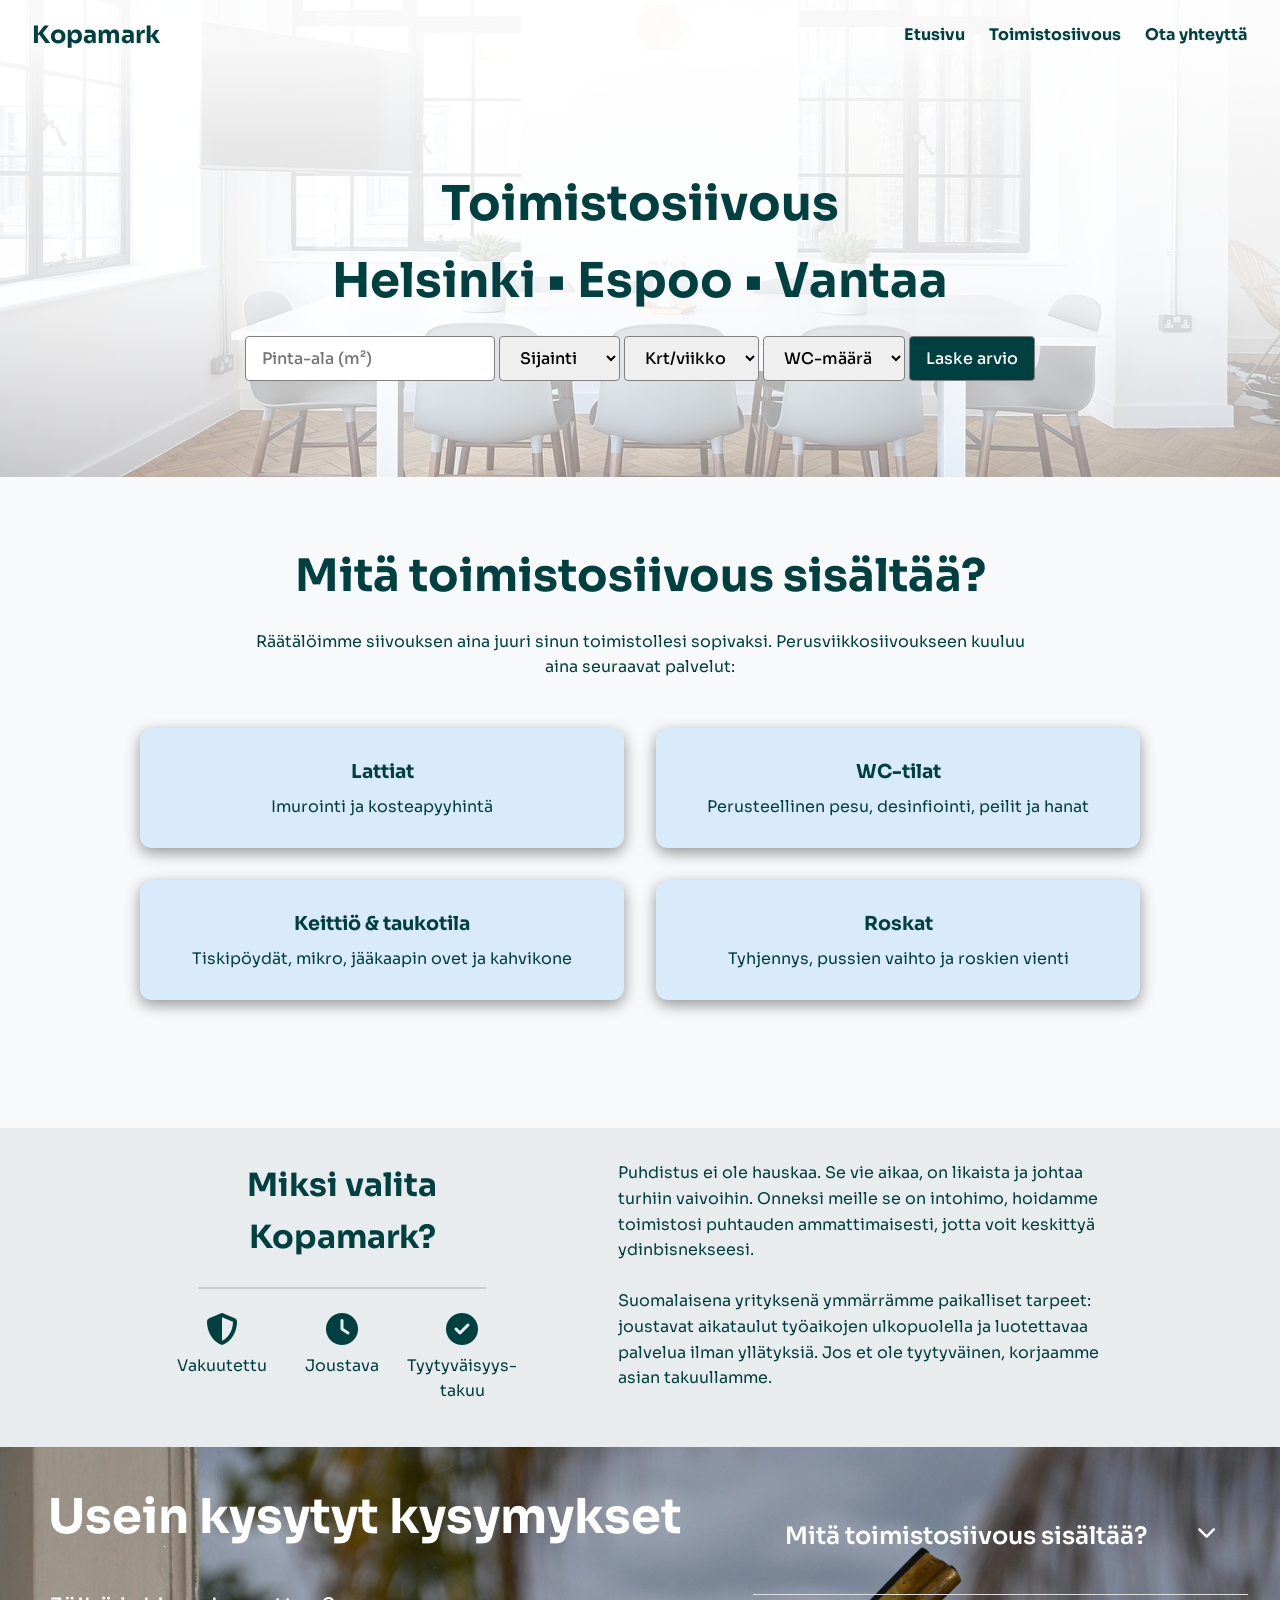
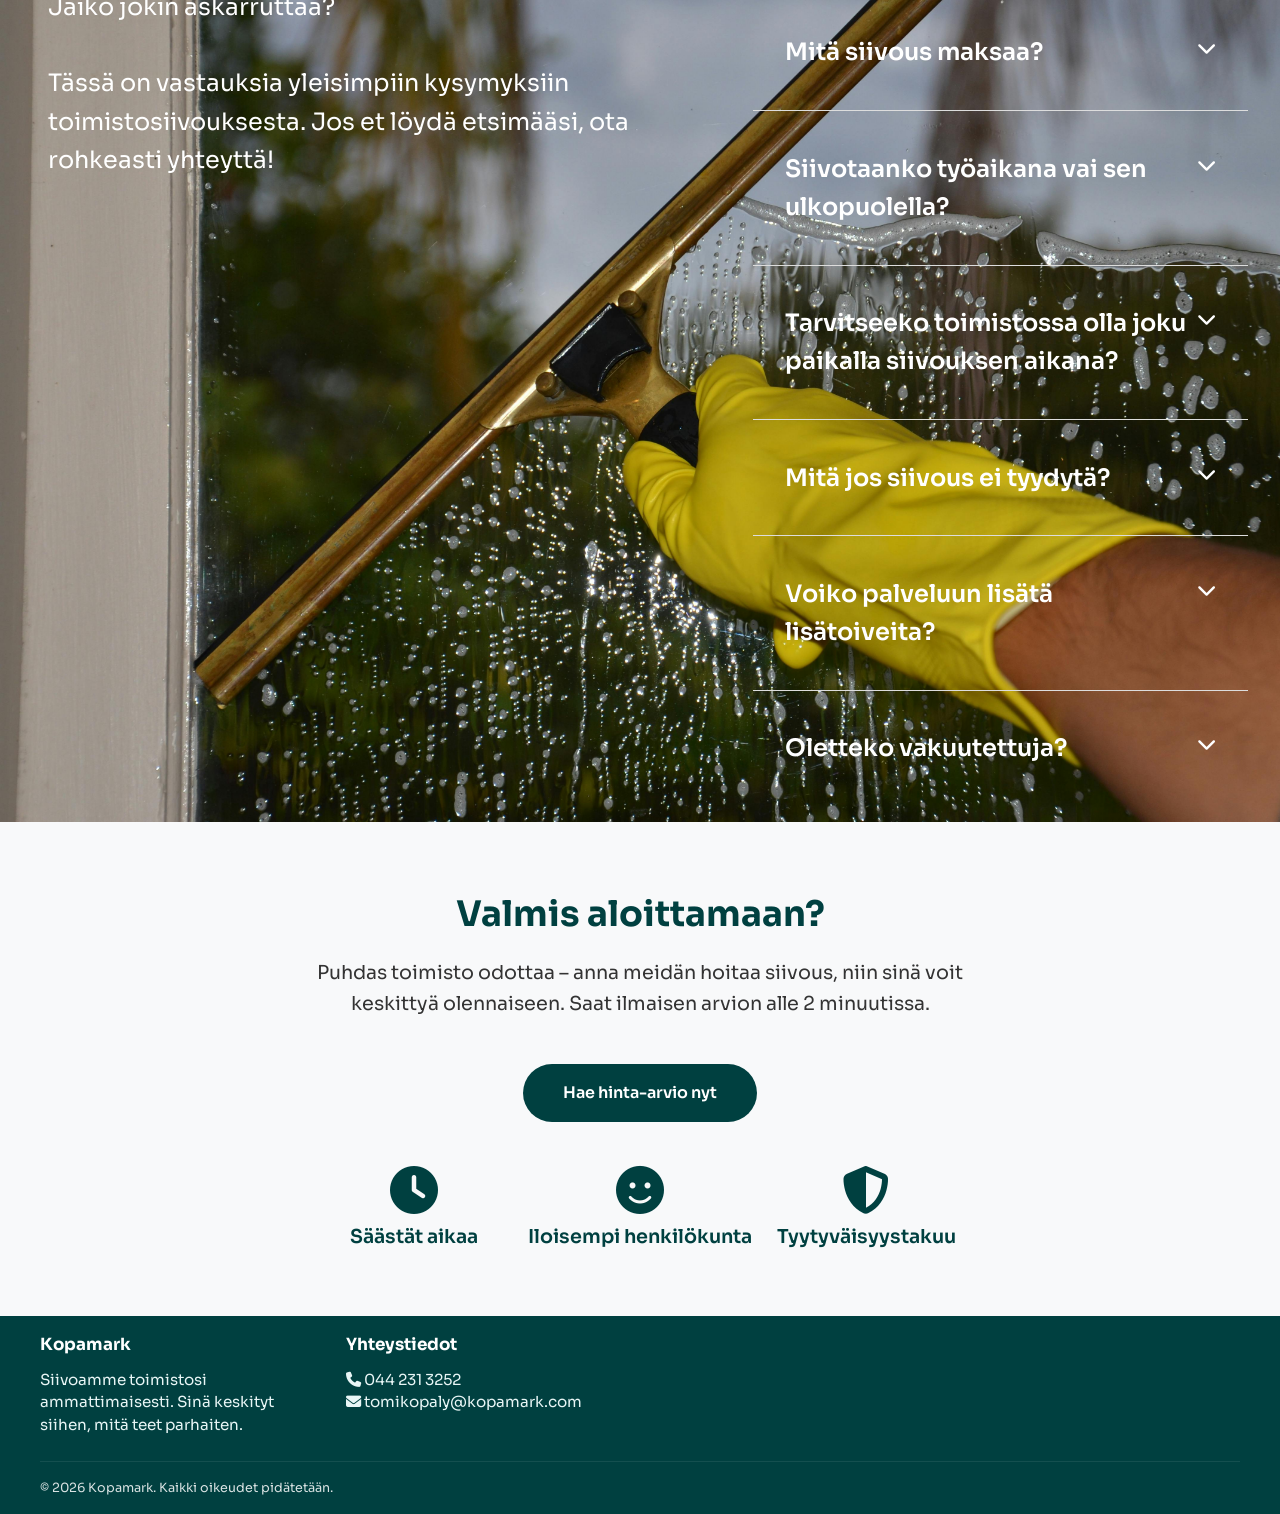
==== toimistosiivous.html @ 36dc5573 "uusin versio, kun poistan dual bootin" ====
<!DOCTYPE html>
<html lang="en">
<head>
    <meta charset="UTF-8">
    <meta name="viewport" content="width=device-width, initial-scale=1.0">
    <title>Toimistosiivous Helsinki, Espoo, Vantaa | Kopamark</title>
    <meta name="description" content="Ammattimainen toimistosiivous Helsingissä, Espoossa ja Vantaalla. Henkilökohtaista palvelua – sinä keskityt bisnekseen.">
    <link rel="stylesheet" href="styles/style.css">
    <link rel="stylesheet" href="https://cdnjs.cloudflare.com/ajax/libs/font-awesome/6.4.0/css/all.min.css">
    <link href="https://fonts.googleapis.com/css2?family=Sora:wght@100..800&display=swap" rel="stylesheet">
</head>
<body>
    <div class="container">

        <!-- SAMA HERO + LASKURI kuin etusivulla -->
        <section class="hero-wrapper">
            <section class="header">
                <div class="logo">
                    <a href="index.html"><h1>Kopamark</h1></a>
                </div>
                <div class="hamburger" onclick="toggleMenu()">
                    <i class="fas fa-bars"></i>
                </div>
                <ul class="top-links">
                    <li class="close-menu" onclick="toggleMenu()">&times;</li>
                    <li><a href="index.html">Etusivu</a></li>
                    <li><a href="toimistosiivous.html">Toimistosiivous</a></li>
                    <li><a href="yhteystiedot.html">Ota yhteyttä</a></li>
                </ul>
            </section>

            <section class="hero">
                <h1><span class="bold-line">Toimistosiivous</span><br><span class="light-line">Helsinki • Espoo • Vantaa</span></h1>
                <form id="price-form">
                    <input type="number" id="area" placeholder="Pinta-ala (m²)" min="50" step="1" required>
                    <select id="location" required>
                        <option value="">Sijainti</option>
                        <option value="helsinki">Helsinki</option>
                        <option value="espoo">Espoo</option>
                        <option value="vantaa">Vantaa</option>
                    </select>
                    <select id="freq" required>
                        <option value="">Krt/viikko</option>
                        <option value="1">1</option>
                        <option value="2">2</option>
                        <option value="3">3</option>
                        <option value="4">4</option>
                        <option value="5">5</option>
                    </select>
                    <select id="wc" required>
                        <option value="">WC-määrä</option>
                        <option value="0-5">0–5</option>
                        <option value="6-10">6–10</option>
                        <option value="11-15">11–15</option>
                        <option value="15+">yli 15</option>
                    </select>
                    <button type="button" onclick="calculatePrice()">Laske arvio</button>
                </form>
            </section>
        </section>

        <main>

    <!-- 1. MITÄ TOIMISTOSIIVOUS SISÄLTÄÄ -->
        <section class="service-content">
            <div class="container">
                <h2 class="section-title">Mitä toimistosiivous sisältää?</h2>
                <p class="lead-text" style="max-width: 800px; margin: 0 auto 3rem;">
                    Räätälöimme siivouksen aina juuri sinun toimistollesi sopivaksi. Perusviikkosiivoukseen kuuluu aina seuraavat palvelut:
                </p>

                <div class="checklist-grid">
                    <div class="check-item">
                        <h4>Lattiat</h4>
                        <p>Imurointi ja kosteapyyhintä</p>
                    </div>
                    <div class="check-item">
                        <h4>WC-tilat</h4>
                        <p>Perusteellinen pesu, desinfiointi, peilit ja hanat</p>
                    </div>
                    <div class="check-item">
                        <h4>Keittiö & taukotila</h4>
                        <p>Tiskipöydät, mikro, jääkaapin ovet ja kahvikone</p>
                    </div>
                    <div class="check-item">
                        <h4>Roskat</h4>
                        <p>Tyhjennys, pussien vaihto ja roskien vienti</p>
                    </div>
                </div>
        </section>
        <section id="why-us">
            <div class="left-content">
                <h2>Miksi valita<br>Kopamark?</h2>  <!-- Updated name for consistency -->
                <hr class="divider"> <!-- Uusi harmaa viiva otsikon alle -->
                <div class="features">
                    <div><i class="fas fa-shield-alt fa-2x"></i> Vakuutettu</div>
                    <div><i class="fas fa-clock fa-2x"></i> Joustava</div>  <!-- Add more like this -->
                    <div><i class="fas fa-check-circle fa-2x"></i> Tyytyväisyys-<br>takuu</div>
                </div>
            </div>
            <p>Puhdistus ei ole hauskaa. Se vie aikaa, on likaista ja johtaa turhiin vaivoihin. 
                Onneksi meille se on intohimo, hoidamme toimistosi puhtauden ammattimaisesti, jotta voit keskittyä ydinbisnekseesi. 
                <br><br>
                Suomalaisena yrityksenä ymmärrämme paikalliset tarpeet: joustavat aikataulut työaikojen ulkopuolella 
                ja luotettavaa palvelua ilman yllätyksiä. 
                Jos et ole tyytyväinen, korjaamme asian takuullamme.
            </p>
                </section>
            </div>
        </section>

            <section class="info">
                <section class="infotext-section">
                    <h2>Usein kysytyt kysymykset</h2>
                    <p>Jäikö jokin askarruttaa? <br><br>Tässä on vastauksia yleisimpiin kysymyksiin toimistosiivouksesta. Jos et löydä etsimääsi, ota rohkeasti yhteyttä!</p>
                </section>
                <section id="faq-section" class="faq-section">
                    <details class="faq-item">
                        <summary>Mitä toimistosiivous sisältää?</summary>
                        <div class="faq-answer">
                            <p>Perussiivous kattaa lattioiden imuroinnin ja pesun, pintojen pyyhkimisen, roskien tyhjennyksen, saniteettitilojen puhdistuksen sekä keittiön ja taukotilojen siivouksen. Räätälöimme palvelun tarpeidesi mukaan.</p>
                        </div>
                    </details>

                    <details class="faq-item">
                        <summary>Mitä siivous maksaa?</summary>
                        <div class="faq-answer">
                            <p>Hinta riippuu toimiston koosta, tiheydestä ja lisäpalveluista. Käytä laskuriamme alustavaan arvioon – tarkka tarjous ilmaisen käynnin jälkeen.</p>
                        </div>
                    </details>

                    <details class="faq-item">
                        <summary>Siivotaanko työaikana vai sen ulkopuolella?</summary>
                        <div class="faq-answer">
                            <p>Joustamme asiakkaan toiveiden mukaan.</p>
                        </div>
                    </details>

                    <details class="faq-item">
                        <summary>Tarvitseeko toimistossa olla joku paikalla siivouksen aikana?</summary>
                        <div class="faq-answer">
                            <p>Ei tarvitse, jos annatte meille avaimet tai koodin. Voimme siivota työajan ulkopuolella.</p>
                        </div>
                    </details>

                    <details class="faq-item">
                        <summary>Mitä jos siivous ei tyydytä?</summary>
                        <div class="faq-answer">
                            <p>Ota yhteyttä heti – korjaamme asian 24 tunnin sisällä.</p>
                        </div>
                    </details>

                    <details class="faq-item">
                        <summary>Voiko palveluun lisätä lisätoiveita?</summary>
                        <div class="faq-answer">
                            <p>Kyllä, räätälöimme palvelua – esim. ikkunoiden pesu, mattojen puhdistus tai desinfiointi.</p>
                        </div>
                    </details>

                    <details class="faq-item">
                        <summary>Oletteko vakuutettuja?</summary>
                        <div class="faq-answer">
                            <p>Kyllä, yrityksemme ja työntekijämme ovat täysin vakuutettuja vahinkojen varalta.</p>
                        </div>
                    </details>
                </section>
            </section>
            <section class="ready-section">
                <div class="ready-container">
                    <h2>Valmis aloittamaan?</h2>
                    <p>Puhdas toimisto odottaa – anna meidän hoitaa siivous, niin sinä voit keskittyä olennaiseen. Saat ilmaisen arvion alle 2 minuutissa.</p>
                    
                    <div class="ready-buttons">
                        <a href="index.html#home" class="ready-btn primary">Hae hinta-arvio nyt</a>
                    </div>

                    <div class="ready-benefits">
                        <div class="benefit">
                            <i class="fas fa-clock fa-3x"></i>
                            <p>Säästät aikaa</p>
                        </div>
                        <div class="benefit">
                            <i class="fas fa-smile fa-3x"></i>
                            <p>Iloisempi henkilökunta</p>
                        </div>
                        <div class="benefit">
                            <i class="fas fa-shield-alt fa-3x"></i>
                            <p>Tyytyväisyystakuu</p>
                        </div>
                    </div>
                </div>
            </section>

        </main>
        <footer>
            <div class="footer-inner">
                <div class="footer-col about">
                    <h4>Kopamark</h4>
                    <p>Siivoamme toimistosi ammattimaisesti. Sinä keskityt siihen, mitä teet parhaiten.</p>
                </div>

                <div class="footer-col contact">
                    <h4>Yhteystiedot</h4>
                    <p><i class="fas fa-phone"></i> <a href="tel:+358442313252">044 231 3252</a></p>
                    <p><i class="fas fa-envelope"></i> <a href="mailto:tomikopaly@kopamark.com">tomikopaly@kopamark.com</a></p>
                </div>
            </div>

            <div class="footer-bottom">
                <small>&copy; <script>document.write(new Date().getFullYear())</script> Kopamark. Kaikki oikeudet pidätetään.</small>
            </div>
        </footer>

        <script src="script.js"></script>
    </div>
</body>
</html>
---- styles/style.css ----
/* 1. Global Styles and Resets */
* {
    margin: 0; /* Remove default spacing */
    padding: 0;
    box-sizing: border-box; /* Makes padding not add to width */
}

body {
    font-family: 'Sora', Arial, Helvetica, sans-serif; /* Clean font */
    -webkit-font-smoothing: antialiased;
    -moz-osx-font-smoothing: grayscale;
    line-height: 1.6; /* Better readability */
    color: #004040; /* Dark text for contrast */
    background-color: #f8f9fa; /* Light gray background */
}

a {
    text-decoration: none; /* No underlines on links */
    color: #004040; /* Blue links */
}

ul {
    list-style: none; /* No bullets */
}

div.logo li {
    list-style: none; /* No bullets for logo if wrapped in li */
}

.container,
header,
.hero,
#why-us,
#how-it-works .inner-box,
.info,
.ready-container,
footer .footer-inne {
    width: min(100%, 1920px); /* Max width for content */
    margin: 0 auto; /* Center horizontally */
    box-sizing: border-box; /* Include padding in width */
}
.hero-wrapper .header,
.hero {
    max-width: 1920px;   /* <--- sama täällä */
}

/* 2. Header Styles */
/* Update Hero Wrapper for Fade */
.hero-wrapper {
    background-image: url('../images/office.jpg'); /* Keep your path */
    background-size: cover;
    background-position: center;
    background-repeat: no-repeat;
    position: relative; /* Already there - needed for ::before */
    overflow: hidden; /* Prevents fade from spilling out */
}

.hero-wrapper::before {
    content: '';
    position: absolute;
    top: 0;
    left: 0;
    width: 100%;
    height: 100%;  /* Slightly taller for noticeability */
    background: linear-gradient(
        to bottom,
        rgba(255, 255, 255, 0.97)10%,
        rgba(255, 255, 255, 0.9)30%,
        rgba(255, 255, 255, 0.85) 60%,
        rgba(255, 255, 255, 0.5) 100%
    ); /* Reversed: Starts solid at top, fades to transparent downward */
    z-index: 1;
}

/* Ensure content is above the fade */
.hero-wrapper > * {
    position: relative;
    z-index: 2; /* Keeps header and hero text on top */
}
.header {
    background-color: transparent; /* Now shows the image underneath */
    box-shadow: none; /* Remove shadow if it clashes - or keep for depth */
    padding: 1rem 2rem; /* Keep padding */
    position: relative; /* Or sticky if you want it fixed on scroll */
    display: flex; /* Flex for logo and links */
    justify-content: space-between; /* Space between logo and links */
    align-items: center; /* Vertically center items */
}

.logo h1 {
    font-size: 1.5rem; /* Logo size */
    color: #004040; /* Blue logo */
}

.top-links {
    display: flex; /* Horizontal list */
    gap: 1.5rem; /* Space between links */
}

.top-links li a {
    font-weight: bold; /* Bold links */
    transition: color 0.3s; /* Smooth hover */
}

.top-links li a:hover {
    color: #004040; /* Darker blue on hover */
}

/* 3. Hero Section */
.hero {
    background-color: transparent; /* Transparent to show wrapper's image */
    text-align: center;
    padding: 6rem 2rem; /* Adjust if needed for vertical spacing */
    color: #004040; 
    display: flex;
    flex-direction: column;
    justify-content: center;
    min-height: 40vh;  /* Ensures room for image/fade */
}

.hero h1 {
    font-size: 3rem; /* Big headline */
    margin-bottom: 1rem;
}

.hero input, .hero select, .hero button {
    height: 45px;
    padding: 0.5rem 1rem;
    border-radius: 4px; /* Pyöristys kuten mallissa */
    border: 1px solid grey; /* Kevyt reuna */
    font-family: 'Sora', Arial, Helvetica, sans-serif; /* Clean font */
    font-size: 1rem; /* Sopiva koko kentille */
    font-weight: 500;
}
.hero input {
    min-width: 250px; /* Leveämpi sijainnille, jos tarvitsee */
}

.hero button {
    background-color: #004040; /* Vihreä, kuten mallin CTA */
    color: #fff;
    cursor: pointer;
}
.hero button:hover {
    background-color: #0056b3; /* Tummempi vihreä hoverissa */
}

/* 4. Why Us Section */
#why-us {
    background-color: #e9ecef;
    padding: 2rem;
    text-align: center;
    display: flex;
    flex-direction: row;
    justify-content: center;
}

.left-content {
    display: flex;
    flex-direction: column; 
    margin-right: 6rem;
}

#why-us h2 {
    font-size: 2rem;
    margin-bottom: 1.5rem;
}

h1, h2, h3 {
    font-family: 'Sora', Arial, Helvetica, sans-serif;
    font-weight: 700; /* Bold but rounded */
}
.divider {
    border: none;
    border-top: 2px solid #ccc; /* Harmaa viiva, ohut ja vaalea kuten mallissa */
    margin: 0 auto 1.5rem; /* Keskitys ja tila alle */
    width: 80%; /* Ei koko leveyttä, kuten mallissa */
}

#why-us p {
    max-width: 500px; /* Rajoitettu leveys luettavuudelle */
    margin-bottom: 1.5rem;
    font-size: 1rem; /* Helposti luettava koko */
    text-align: left;
}

.features {
    display: flex; /* Side-by-side features */
    justify-content: center;
    flex-wrap: wrap;
}

.features div {
    text-align: center;
    width: 120px; /* Fixed width for now */
}

.features i {
    display: block;
    color: #004040;  /* Teal to match theme */
    margin-bottom: 0.5rem;
}

/* 5. How It Works */
#how-it-works {
    background-color: #e9ecef; /* Light background for contrast */
    padding: 0.5rem 2rem;
    text-align: center;
    padding-bottom: 1rem;
}

.inner-box {
    background-color: #f0f8ff; /* White background for inner box */
    padding: 1rem;
    border-radius: 30px; /* Pyöristetyt reunat – pehmentää eroa */
    box-shadow: 0 4px 8px rgba(0, 0, 0, 0.212); /* Varjo nostaa osion esiin */
}

#how-it-works h2 {
    font-size: 2rem;
    margin-bottom: 1.5rem;
}

.steps {
    display: flex; /* Display steps in a row */
    justify-content: space-between; /* Space between steps */
    align-items: flex-start; /* Align items at the start */
    position: relative; /* Position relative for absolute children */
}

.step {
    text-align: center; /* Center align text */
    margin: 0px; /* Space around each step */
    flex: 1; /* Allow steps to grow equally */
    position: relative; /* Position relative for the connector */
}

.curve {
  width: 160px; /* säädä etäisyyttä vaiheiden välillä */
  height: 40px;
  position: relative;
  top: 30px; /* siirtää viivaa ylöspäin */
}
.curve-down{
  width: 160px;
  height: 40px;
  position: relative;
  top: 80px; /* siirtää viivaa alemmas */
}

.curve path, .curve-down path {
  stroke: #004040;             /* viivan väri */
  stroke-width: 2;          /* paksuus */
  stroke-dasharray: 4 6;    /* tekee pisteviivan */
  fill: none;
}
.step-title {
    font-weight: bold; /* Bold title */
    margin: 10px 0; /* Space above and below title */
}

.step-description {
    font-size: 0.9rem; /* Smaller font for description */
    color: #6c757d; /* Gray color for description */
}
/* 6. Testimonials */
#testimonials {
    background-color: #e9ecef;
    padding: 2rem;
    text-align: center;
    font-style: italic; /* Italic for quotes */
}

#testimonials blockquote {
    font-size: 1.2rem;
    margin-bottom: 0.5rem;
}

#testimonials p {
    font-size: 1rem;
    color: #6c757d; /* Gray for author */
}

/* 7. Footer */
footer {
    text-align: left;
    padding: 1rem 1rem;
    background-color: #004040/*rgb(40, 101, 126)*/;
    color: #fff;
    font-size: 0.95rem;
}

/* footer content layout */
.footer-inner {
    display: grid;
    grid-template-columns: repeat(4, 1fr);
    gap: 1.5rem;
    max-width: 1200px;
    margin: 0 auto 1.5rem;
    align-items: start;
}

.footer-col h4 {
    margin-bottom: 0.6rem;
    font-size: 1.05rem;
}

.footer-col p, .footer-col a {
    color: #e8f6f6;
    line-height: 1.5;
}

.footer-col ul {
    list-style: none;
    padding: 0;
    margin: 0;
}

/* bottom row */
.footer-bottom {
    border-top: 1px solid rgba(255,255,255,0.08);
    padding-top: 1rem;
    max-width: 1200px;
    margin: 0 auto;
    display: flex;
    justify-content: space-between;
    align-items: center;
    gap: 1rem;
}

.footer-bottom small {
    color: rgba(255,255,255,0.85);
}
/* yhteistiedot.html*/
.image-section {
    background-image: url('../images/desk.jpg'); /* Keep your path */
    background-size: cover;
    background-position: center;
    background-repeat: no-repeat;
    position: relative; /* Already there - needed for ::before */
    overflow: hidden; /* Prevents fade from spilling out */
}

.image-section::before {
    content: '';
    position: absolute;
    top: 0;
    left: 0;
    width: 100%;
    height: 100%;  /* Slightly taller for noticeability */
    background: linear-gradient(
        to bottom,
        rgba(255, 255, 255, 0.8)10%,
        rgba(255, 255, 255, 0.6)30%,
        rgba(255, 255, 255, 0.4) 60%,
        rgba(255, 255, 255, 0.3) 100%
    ); /* Reversed: Starts solid at top, fades to transparent downward */
    z-index: 1;
}

/* Ensure content is above the fade */
.image-section > * {
    position: relative;
    z-index: 2; /* Keeps header and hero text on top */
}
main h1 {
    text-align: center;
    font-size: 3rem;
}
.portrait {
    text-align: center; /* Center the content */
}
.portrait h2 {
    font-size: 50px; /* Teal color for heading */
}
.contact-container {
    display: flex; /* Flexbox for side-by-side sections */
    flex-direction: row; /* Wrap on smaller screens */
    gap: 2rem;
    justify-content: space-evenly; /* Center content horizontally */
    margin: 2rem 22rem; /* Vertical spacing */
    border-radius: 16px; /* Rounded corners */
    padding: 2rem;
    background-color: #e9ecef; /* Light background for contrast */
}
.contact-info p {
    display: flex; /* Use flexbox for alignment */
    align-items: center; /* Center items vertically */
    justify-content: center; /* Center items horizontally */
    margin: 5px 0; /* Add some vertical spacing */
}

.contact-info i {
    margin-right: 8px; /* Space between icon and text */
    color: #1B3A4B; /* Optional: color for the icons */
}

.contact-form {
    background-color: #fff; /* Valkoinen lomake taustaksi */
    padding-bottom: 2rem;
    padding-top: 1rem;
    padding-left: 2rem;
    padding-right: 2rem;
    border-radius: 8px; /* Pyöristetyt reunat */
    box-shadow: 0 2px 4px rgba(0, 0, 0, 0.1); /* Kevyt varjo nostamaan lomaketta */
    max-width: 600px; /* Rajoitettu leveys, jotta ei levene liikaa */
    margin: 0 auto; /* Keskitys */
}
.contact-form h3 {
    margin-bottom: 1rem;
}

.contact-form input, .contact-form textarea {
    width: 100%; /* Täysi leveys kentille */
    padding: 0.75rem;
    margin-bottom: 1rem;
    border: 1px solid #ccc;
    border-radius: 4px;
}

.contact-form button {
    font-size: 1rem;
    background-color: #004040; /* Vihreä nappi CTA:ksi */
    color: #fff;
    padding: 0.75rem 2rem;
    border: none;
    border-radius: 4px;
    cursor: pointer;
    transition: background 0.3s;
}

.contact-form button:hover {
    background-color: #0056b3; /* Tummempi vihreä hoverissa */
}

#price-result {
    background-color: #f0f8ff; /* Vaalea tausta tulokselle */
    margin: 0 30rem;
    padding: 1rem;
    margin-bottom: 1.5rem;
    border-radius: 8px;
    box-shadow: 0 4px 8px rgba(0, 0, 0, 0.212);
    text-align: center;
    color: #004040; /* Vihreä teksti onnistumiselle */
}
#price-result.active {
    display: block; /* Näytä kun sisältö asetettu */
}

#price-result h2 {
    margin-bottom: 0.5rem;
    font-size: 1.8rem;
}
/* FAQ-osio */
.info {
    display: flex;
    justify-content: space-between;
    background-image: url('../images/1.jpg'); /* Keep your path */
    background-size: cover;
    background-position: center;
    background-repeat: no-repeat;
    min-height: 60vh;
    padding: 2rem;
    position: relative; /* Already there - needed for ::before */
    overflow: hidden; /* Prevents fade from spilling out */
    gap: 1rem;
}

.info::before {
    content: '';
    position: absolute;
    top: 0;
    left: 0;
    width: 100%;
    height: 100%;  /* Slightly taller for noticeability */
    background: linear-gradient(
        to bottom,
        rgba(40, 101, 126, 0.5) 100%
    ); /* Reversed: Starts solid at top, fades to transparent downward */
    z-index: 1;
}
.info > * {
    position: relative;
    z-index: 2; /* Keeps header and hero text on top */
}
.infotext-section h2 {
    color: #ffffff; /* White text for contrast */
    font-size: 3rem;
    padding-left: 1rem;
}
.infotext-section p {
    color: #ffffff; /* White text for contrast */
    font-size: 1.5rem;
    padding-left: 1rem;
    margin-top: 2rem;
}

.faq-section {
    width: 80%;
    margin-left: 1rem;
}
.faq-item {
    overflow: hidden;
    border-bottom: 1px solid #ddd; /* Viiva jokaisen kysymyksen alle */
    padding: 1rem 0;
}

.faq-item:last-child {
    border-bottom: None; /* Vikan jälkee ei viivaa */
    padding-bottom: 0;
}
.faq-item summary {
    display: flex;
    justify-content: space-between;
    padding: 1.4rem 2rem;
    font-size: 1.5rem;
    font-weight: 600;
    color: White;
    cursor: pointer;
    transition: background 0.3s;
}

.faq-item summary::marker {
    content: "";
}

.faq-item summary::after {
    content: "\f078"; /* FontAwesome chevron-down */
    font-family: "Font Awesome 6 Free";
    font-weight: 900;
    font-size: 1.2rem;
    color: White; 
    transition: transform 0.3s;
}

.faq-item[open] summary::after {
    content: "\f077"; /* FontAwesome chevron-up */
    rotate: 180deg;
}

.faq-answer p {
    padding: 1.5rem 2rem;
    font-size: 1.2rem;
    margin: 0;
    line-height: 1.7;
    color: white;
}

/*Valmis aloittamaan osio*/

.ready-section {
    padding: 4rem 2rem;
    text-align: center;
}

.ready-container {
    max-width: 900px;
    margin: 0 auto;
}

.ready-section h2 {
    font-size: 2.2rem;
    color: #004040;
    margin-bottom: 1rem;
}

.ready-section p {
    font-size: 1.2rem;
    color: #333;
    margin-bottom: 2.5rem;
    max-width: 700px;
    margin: 0 auto;
}

.ready-buttons {
    margin: 2rem 0;
}

.ready-btn {
    display: inline-block;
    padding: 1rem 2.5rem;
    margin: 0.75rem;
    border-radius: 50px;
    font-weight: 600;
    text-decoration: none;
    transition: all 0.3s;
}

.ready-btn.primary {
    background: #004040;
    color: white;
}

.ready-btn.primary:hover {
    background: #0056b3;
    transform: translateY(-3px);
}

.ready-benefits {
    display: flex;
    justify-content: center;
    margin-top: 2rem;
}

.benefit {

    min-width: 226px;
}
.benefit i {
    color: #004040;
    margin-bottom: 0.5rem;
}

.benefit p {
    color: #004040;
    font-weight: 600;
    margin: 0;
}
/*toimistosiivous.html*/

.service-content { padding: 4rem 0 5rem; background: #f8f9fa; text-align: center; }
.section-title { font-size: 2.8rem; color: #004040; margin-bottom: 1rem; }
.checklist-grid {
    display: grid;
    grid-template-columns: repeat(auto-fit, minmax(400px, 1fr));
    gap: 2rem;
    max-width: 1000px;
    margin: 3rem auto;
    text-align: left;
}
.check-item {
    display: flex;
    align-items: center;
    flex-direction: column;
    background: #D9EAFA;
    padding: 1.8rem;
    border-radius: 12px;
    box-shadow: 0 5px 15px rgba(0,0,0,0.4);
}
.check-item h4 {
    font-weight: bold;
    font-size: 1.2rem;
    margin-bottom: 0.4rem;
}
.check-item p{ 
    text-align: center;
}

/* ------------------------------- */
/* MOBILE RESPONSIVE DESIGN        */
/* ------------------------------- */
/* Default desktop behavior */
.hamburger {
    display: none; /* hide hamburger on desktop */
}
.close-menu {
    display: none;
}
@media (max-width: 900px) {
    
    /* GENERAL */
    .container {
        width: 100%;
    }

    h1, h2 {
        text-align: center;
    }
    .hero h1 {
        font-size: 1.4rem; 
    }
    /* HEADER */
    .header {
        display: flex;
        justify-content: space-between;
        align-items: center;
        padding: 5px 10px;
    }

    /* Hide top links until menu is opened */
    .top-links {
        display: none;
        flex-direction: column;
        gap: 3rem; /* Add some space between header and nav */
        position: fixed;
        inset: 0;
        background: white;
        /* Adjust padding for the new layout */
        padding: 1rem 1.5rem; 
        z-index: 999999999;
    }

    .top-links li a {
    font-size: 1.8rem;
    font-weight: 600;
    }
    /* 1. Styles for the new header (logo + X) */
    .mobile-menu-header {
        display: flex;
        justify-content: space-between;
        align-items: center;
        width: 100%;
    }
    
    /* Make sure the mobile menu logo looks right */
    .mobile-menu-header .logo h1 {
        font-size: 1.5rem;
        color: #004040;
    }

    /* 2. Styles for the navigation links wrapper */
    .mobile-menu-nav {
        display: flex;
        flex-direction: column;
        gap: 1.5rem; /* Space between "Palvelut" and "Yhteystiedot" */
        align-items: center; /* Center the links */
    }

    .mobile-menu-nav li a {
        font-size: 1.7rem; /* Make text a bit bigger */
        font-weight: 600;
    }
    .close-menu {
        display: block;
        font-size: 40px;
        cursor: pointer;
        /* Ensure it's not a list item */
        list-style: none; 
    }
    /* When menu is opened */
    .mobile-menu-open .top-links {
        display: flex;
    }
    .mobile-menu-open .hamburger {
        display: none;
    }
    .mobile-menu-open .hero{
        display: none;
    }
    /* Hamburger icon */
    .hamburger {
        display: block;
        font-size: 30px;
        cursor: pointer;
        /* We add z-index to make sure it's above the hero fade */
        position: relative;
        z-index: 99;
    }
    .hero {
        display: flex;
        padding-top: 0; /* Space for fixed header */
        align-items:center;
    }
    /* HERO FORM */
    #price-form {
        display: flex;
        flex-direction: column;
        width: 250px;
        gap: 8px;
    }

    #price-form input,
    #price-form select,
    #price-form button {
        font-size: 1rem;
    }

    /* WHY US */
    #why-us {
        flex-direction: column;
        text-align: center;
        align-items: center;
    }
    
    .left-content {
        margin-right: 0;
        margin-bottom: 3rem;
    }

    .features {
        justify-content: center;
    }

    /* STEPS */
    .steps {
        flex-direction: column;
        align-items:center;
        gap: 40px;
    }
    .curve,
    .curve-down {
        display: none;
    }

    /* CONTACT PAGE */
    main h1 {
        font-size: 2.5rem;
    }
    .contact-container {
        flex-direction: column;
        gap: 40px;
    }

    #left-section, 
    #right-section {
        width: 100%;
    }

    .portrait-image {
        width: 328px;
        height: 380px;
    }

    .contact-form {
        margin: 0 1rem;
    }

    /* FAQ */
    .faq-section {
        padding: 0 5px;
    }

    .info {
        display: flex;
        flex-direction: column;
        text-align:center;
    }
    
    .info h2 {
        font-size: 2rem;
    }
    
    .info p {
        font-size: 1rem;
    }
    .faq-section {
        padding: 0;
        margin: 0;
        width: 100%;
    }
    .faq-item summary {
        padding: 0;
        font-size: 1rem;
        text-align: left;
    }
    #price-result {
        margin: 1rem;
    }
    /* READY SECTION */
    .ready-benefits {
        flex-direction: column;
        gap: 20px;
    }

    /* FOOTER */
    .footer-inner {
        display:flex;
        flex-direction: column;
        text-align: left;
        align-items: left;
        gap: 20px;
    }
}

/*stickman*/
/* Layout */
.feature-block {
    margin: 2rem 0;
    display: flex;
    align-items: center;
    justify-content: space-evenly;
    gap: 2rem; /* toimii nyt!! */
}
.stickman-container {
    display: flex;
    flex-direction: row; /* tikku-ukko ja kortti rivissä */
    align-items: flex-start;
    position: relative; /* tarvitaan dividerin absolute-sijoitteluun */
}
.feature-text {
    display: flex;
    flex-direction: column;
    gap: 1rem;
    max-width: 500px;
}

.dividing-line {
    width: 8px;         /* paksuus */
    background: #1f2937;
    height: 100%;
    min-height: 250px;  /* voit säätää tähän pituutta */
    border-radius: 4px;
}

/* Tikku-ukko */
.stickman {
    width: 280px;
    height: auto;
    color: #1f2937; /* tummanharmaa premium-look */
}

.stats-card {
    display: flex;
    flex-direction: column;
    align-items: center;
    justify-content: center;
}

.stats-content {
    background-color: #cedcde;
    border: black 4px solid;
    border-radius: 16px;
    padding: 10px 24px;
    position: relative;
    text-align: center;
    color: black;
}

.stats-list {
    list-style: disc;
    margin-top: 0.7rem;
    margin-bottom: 2rem;
}

.stats-list li {
    display: flex;
    align-items: baseline;
    font-weight: bold;
    color: black;
    justify-content: space-between;
}

.stats-list li p {
    color: #1f2937;
    display: inline-block;
    width: 60px;
    font-weight: bold;
    align-self: right;
}

/* Pilarit / jalat */
  .stats-pillars {
    display: flex;
    width: 60px;
    justify-content: space-between;
  }

  .pillar {
    background: #4b5563;
    width: 12px;
    border-radius: 0 0 4px 4px;
  }

  .pillar-left {
    height: 110px;
    transform: skewX(-10deg);
  }

  .pillar-right {
    height: 110px;
    transform: skewX(10deg);
  }
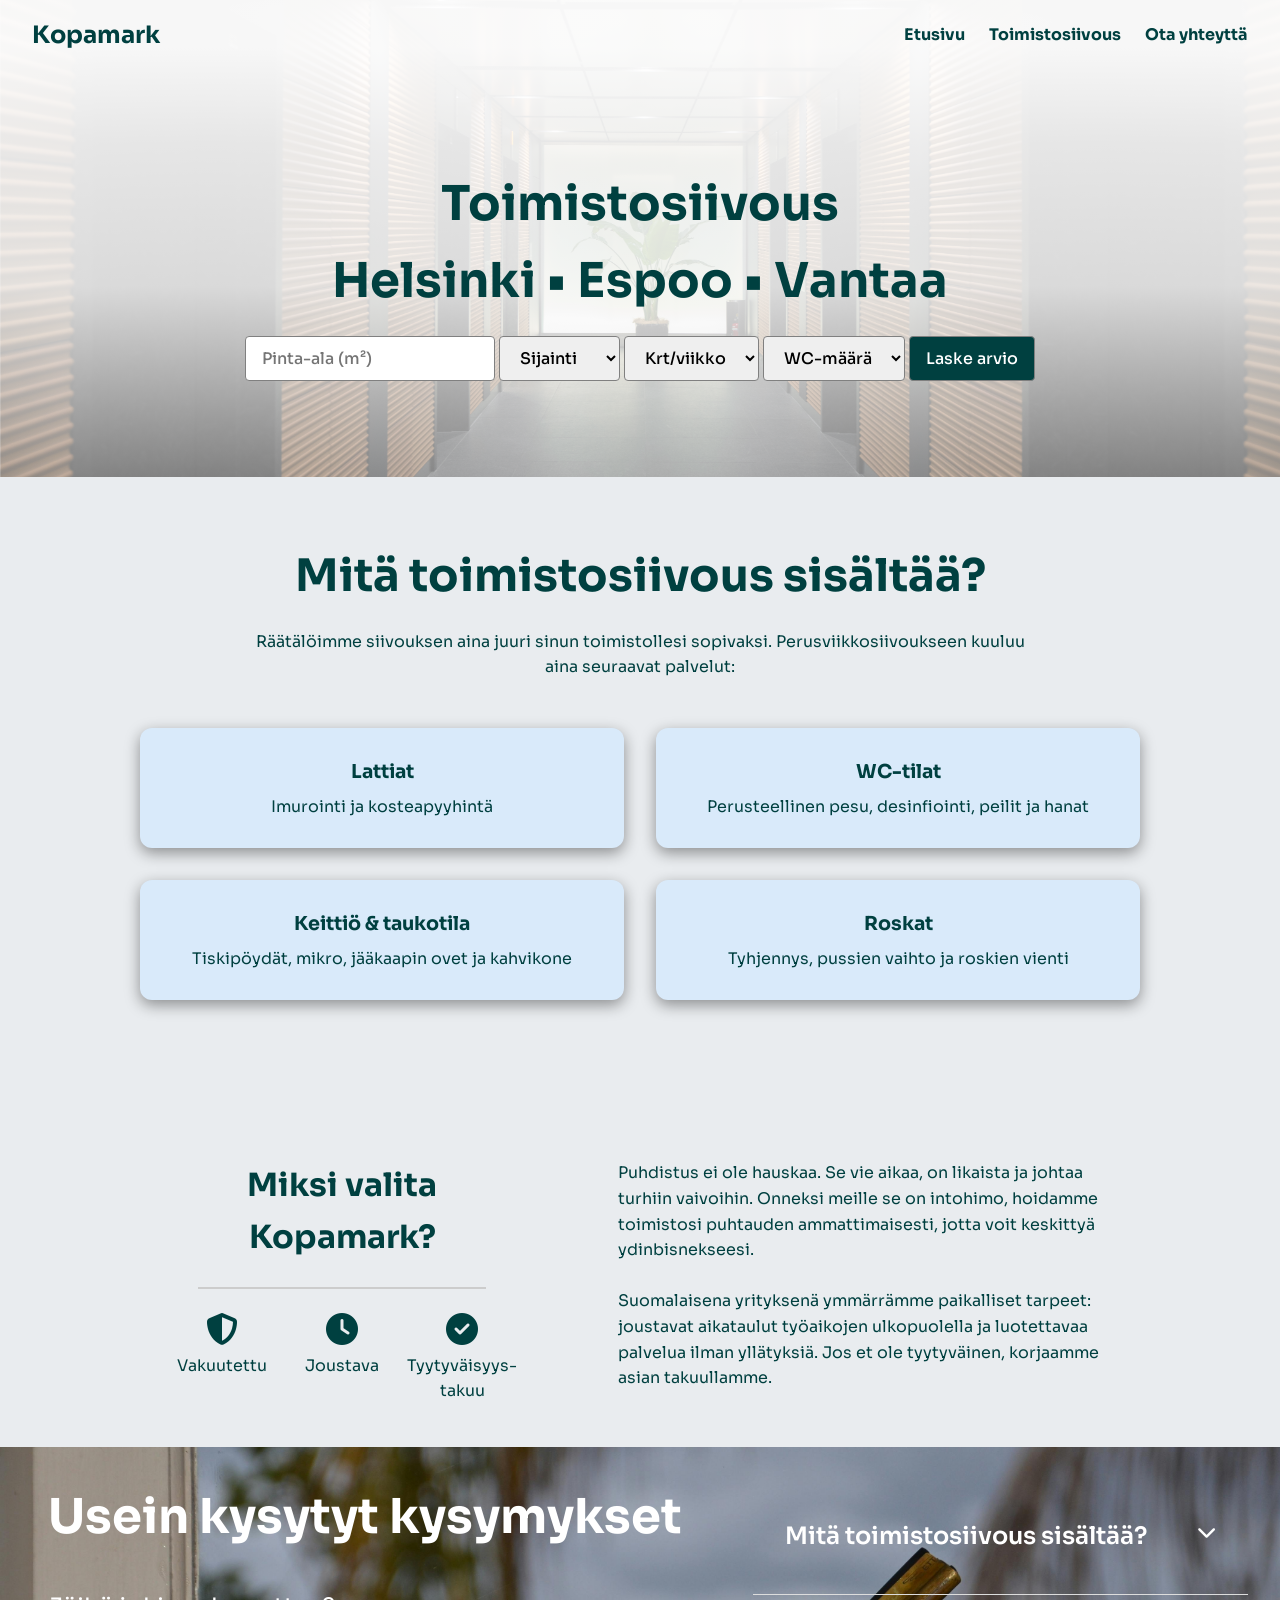
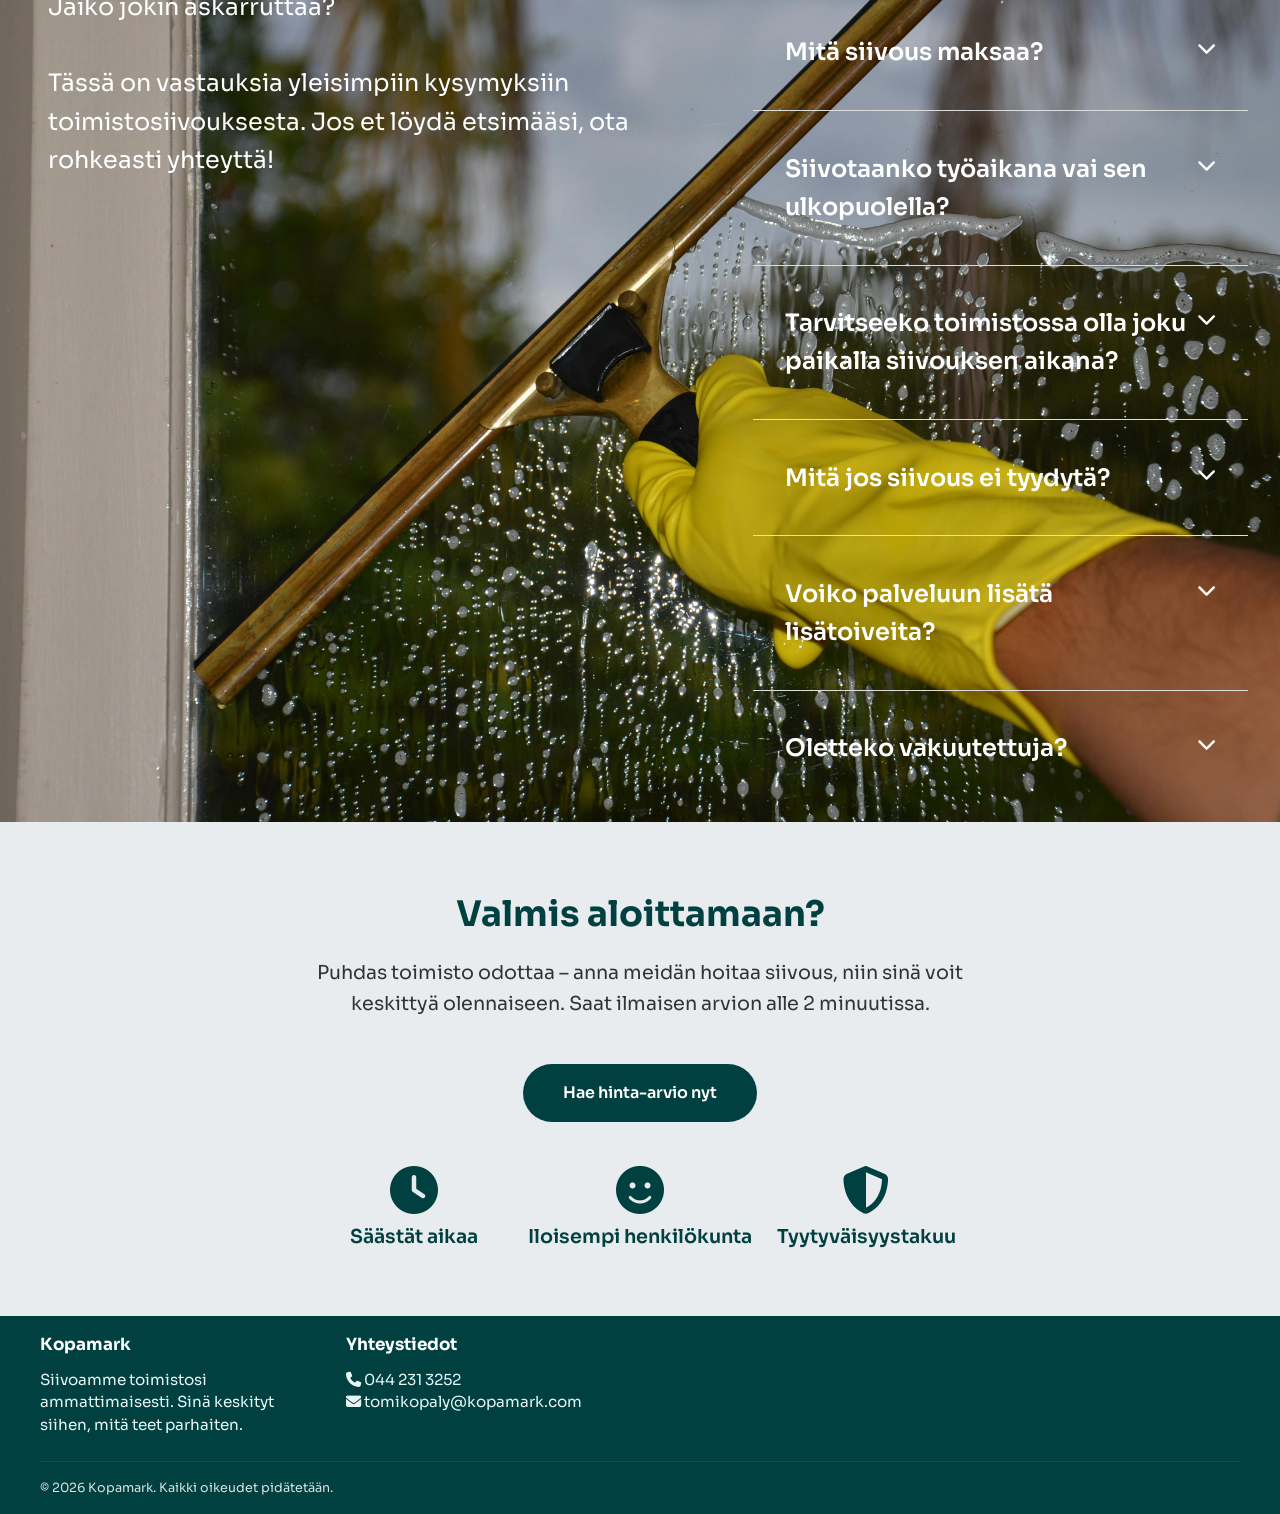
==== commit 22f5d543: "muutamia muutoksia" ====
--- a/toimistosiivous.html
+++ b/toimistosiivous.html
@@ -13,7 +13,7 @@
     <div class="container">
 
         <!-- SAMA HERO + LASKURI kuin etusivulla -->
-        <section class="hero-wrapper">
+        <section class="hero-hallway-wrapper">  <!-- Wrapper only for top background + fade -->
             <section class="header">
                 <div class="logo">
                     <a href="index.html"><h1>Kopamark</h1></a>
@@ -171,7 +171,7 @@
                     <p>Puhdas toimisto odottaa – anna meidän hoitaa siivous, niin sinä voit keskittyä olennaiseen. Saat ilmaisen arvion alle 2 minuutissa.</p>
                     
                     <div class="ready-buttons">
-                        <a href="index.html#home" class="ready-btn primary">Hae hinta-arvio nyt</a>
+                        <a href="toimistosiivous.html" class="ready-btn primary">Hae hinta-arvio nyt</a>
                     </div>
 
                     <div class="ready-benefits">
--- a/styles/style.css
+++ b/styles/style.css
@@ -11,7 +11,7 @@
     -moz-osx-font-smoothing: grayscale;
     line-height: 1.6; /* Better readability */
     color: #004040; /* Dark text for contrast */
-    background-color: #f8f9fa; /* Light gray background */
+    background-color: #e9ecef; /* Light gray background */
 }
 
 a {
@@ -145,6 +145,101 @@
     background-color: #0056b3; /* Tummempi vihreä hoverissa */
 }
 
+/* ===========================
+   HYÖTY-OSIO / BENEFITS
+   =========================== */
+
+.benefits-section {
+    margin: 4rem 0;
+}
+
+/* Hyödynnän samaa .inner-box-rakennetta kuin "Näin se toimii" -osiossa */
+.benefits-section .inner-box {
+    max-width: 960px;
+    margin: 0 auto;
+    padding: 2.5rem 2rem;
+    border-radius: 18px;
+    background: #ffffff;
+    box-shadow: 0 18px 40px rgba(15, 23, 42, 0.07);
+}
+
+.benefits-section h2 {
+    font-size: 1.9rem;
+    margin-bottom: 0.75rem;
+}
+
+.benefits-intro {
+    margin-bottom: 2rem;
+    color: #4b5563;
+    line-height: 1.6;
+}
+
+/* Kolmen kortin ruudukko */
+.benefits-grid {
+    display: grid;
+    grid-template-columns: repeat(3, minmax(0, 1fr));
+    gap: 1.5rem;
+}
+
+.benefit-item {
+    padding: 1.75rem 1.25rem;
+    text-align: center;
+    background: #f9fafb;
+    border: 1px solid #e2e8f0;
+    border-radius: 14px;
+    transition: all 0.2s ease;
+}
+
+.benefit-icon {
+    width: 60px;
+    height: 60px;
+    border-radius: 50%;
+    background: #e0f2fe;
+    display: flex;
+    align-items: center;
+    justify-content: center;
+    margin: 0 auto 0.75rem auto;
+}
+
+.benefit-icon i {
+  font-size: 1.5rem;
+  color: #004040;
+}
+
+.benefit-item h3 {
+  margin-bottom: 0.25rem;
+  font-weight: 600;
+  font-size: 1.05rem;
+}
+
+.benefit-item p {
+  font-size: 0.95rem;
+  color: #475569;
+}
+.feature-text {
+  margin: 4rem 0;
+}
+
+.feature-text .about-box {
+  max-width: 960px;
+  margin: 0 auto;
+  padding: 2.5rem 2rem;
+  border-radius: 18px;
+  background: #ffffff;
+  box-shadow: 0 18px 40px rgba(15, 23, 42, 0.07);
+}
+
+.feature-text h2 {
+  font-size: 1.8rem;
+  margin-bottom: 1rem;
+}
+
+.feature-text p {
+  color: #475569;
+  line-height: 1.6;
+  margin-bottom: 1rem;
+}
+
 /* 4. Why Us Section */
 #why-us {
     background-color: #e9ecef;
@@ -267,13 +362,15 @@
 #testimonials {
     background-color: #e9ecef;
     padding: 2rem;
+    margin: 2rem 0;
     text-align: center;
     font-style: italic; /* Italic for quotes */
 }
 
 #testimonials blockquote {
     font-size: 1.2rem;
-    margin-bottom: 0.5rem;
+    margin: 0.5rem auto;
+    width: 60%;
 }
 
 #testimonials p {
@@ -379,6 +476,7 @@
     gap: 2rem;
     justify-content: space-evenly; /* Center content horizontally */
     margin: 2rem 22rem; /* Vertical spacing */
+    margin-bottom: 10rem;
     border-radius: 16px; /* Rounded corners */
     padding: 2rem;
     background-color: #e9ecef; /* Light background for contrast */
@@ -617,9 +715,49 @@
     margin: 0;
 }
 /*toimistosiivous.html*/
-
-.service-content { padding: 4rem 0 5rem; background: #f8f9fa; text-align: center; }
-.section-title { font-size: 2.8rem; color: #004040; margin-bottom: 1rem; }
+.hero-hallway-wrapper {
+    background-image: url('../images/hallway.jpg'); /* Keep your path */
+    background-size: cover;
+    background-position: center;
+    background-repeat: no-repeat;
+    position: relative; /* Already there - needed for ::before */
+    overflow: hidden; /* Prevents fade from spilling out */
+}
+
+.hero-hallway-wrapper::before {
+    content: '';
+    position: absolute;
+    top: 0;
+    left: 0;
+    width: 100%;
+    height: 100%;  /* Slightly taller for noticeability */
+    background: linear-gradient(
+        to bottom,
+        rgba(255, 255, 255, 0.97)10%,
+        rgba(255, 255, 255, 0.9)30%,
+        rgba(255, 255, 255, 0.85) 60%,
+        rgba(255, 255, 255, 0.5) 100%
+    ); /* Reversed: Starts solid at top, fades to transparent downward */
+    z-index: 1;
+}
+
+/* Ensure content is above the fade */
+.hero-hallway-wrapper > * {
+    position: relative;
+    z-index: 2; /* Keeps header and hero text on top */
+}
+.service-content {
+    padding: 4rem 0 5rem;
+    text-align: center;
+}
+
+.section-title {
+    font-size: 2.8rem;
+    color: #004040;
+    
+    margin-bottom: 1rem;
+}
+
 .checklist-grid {
     display: grid;
     grid-template-columns: repeat(auto-fit, minmax(400px, 1fr));
@@ -628,6 +766,7 @@
     margin: 3rem auto;
     text-align: left;
 }
+
 .check-item {
     display: flex;
     align-items: center;
@@ -637,11 +776,13 @@
     border-radius: 12px;
     box-shadow: 0 5px 15px rgba(0,0,0,0.4);
 }
+
 .check-item h4 {
     font-weight: bold;
     font-size: 1.2rem;
     margin-bottom: 0.4rem;
 }
+
 .check-item p{ 
     text-align: center;
 }
@@ -862,104 +1003,6 @@
     }
 }
 
-/*stickman*/
-/* Layout */
-.feature-block {
-    margin: 2rem 0;
-    display: flex;
-    align-items: center;
-    justify-content: space-evenly;
-    gap: 2rem; /* toimii nyt!! */
-}
-.stickman-container {
-    display: flex;
-    flex-direction: row; /* tikku-ukko ja kortti rivissä */
-    align-items: flex-start;
-    position: relative; /* tarvitaan dividerin absolute-sijoitteluun */
-}
-.feature-text {
-    display: flex;
-    flex-direction: column;
-    gap: 1rem;
-    max-width: 500px;
-}
-
-.dividing-line {
-    width: 8px;         /* paksuus */
-    background: #1f2937;
-    height: 100%;
-    min-height: 250px;  /* voit säätää tähän pituutta */
-    border-radius: 4px;
-}
-
-/* Tikku-ukko */
-.stickman {
-    width: 280px;
-    height: auto;
-    color: #1f2937; /* tummanharmaa premium-look */
-}
-
-.stats-card {
-    display: flex;
-    flex-direction: column;
-    align-items: center;
-    justify-content: center;
-}
-
-.stats-content {
-    background-color: #cedcde;
-    border: black 4px solid;
-    border-radius: 16px;
-    padding: 10px 24px;
-    position: relative;
-    text-align: center;
-    color: black;
-}
-
-.stats-list {
-    list-style: disc;
-    margin-top: 0.7rem;
-    margin-bottom: 2rem;
-}
-
-.stats-list li {
-    display: flex;
-    align-items: baseline;
-    font-weight: bold;
-    color: black;
-    justify-content: space-between;
-}
-
-.stats-list li p {
-    color: #1f2937;
-    display: inline-block;
-    width: 60px;
-    font-weight: bold;
-    align-self: right;
-}
-
-/* Pilarit / jalat */
-  .stats-pillars {
-    display: flex;
-    width: 60px;
-    justify-content: space-between;
-  }
-
-  .pillar {
-    background: #4b5563;
-    width: 12px;
-    border-radius: 0 0 4px 4px;
-  }
-
-  .pillar-left {
-    height: 110px;
-    transform: skewX(-10deg);
-  }
-
-  .pillar-right {
-    height: 110px;
-    transform: skewX(10deg);
-  }
-
-
-
+
+
+
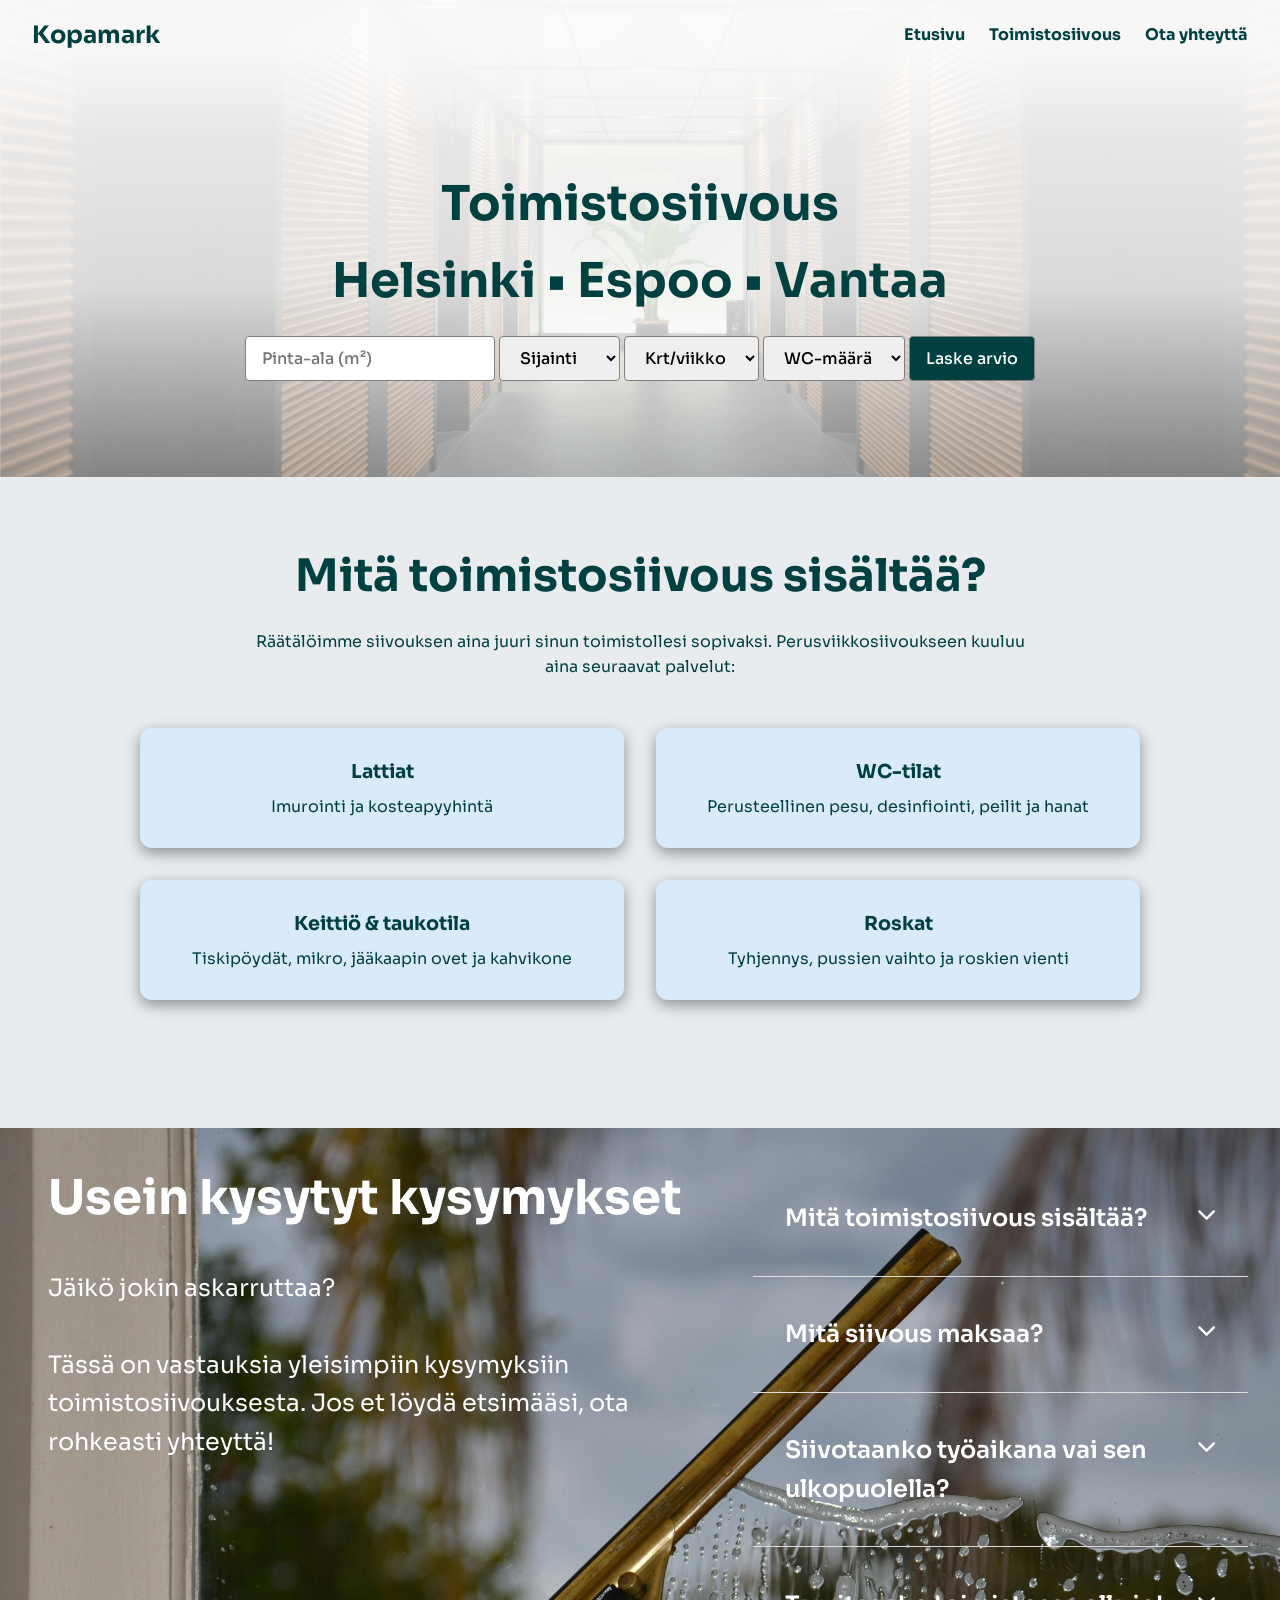
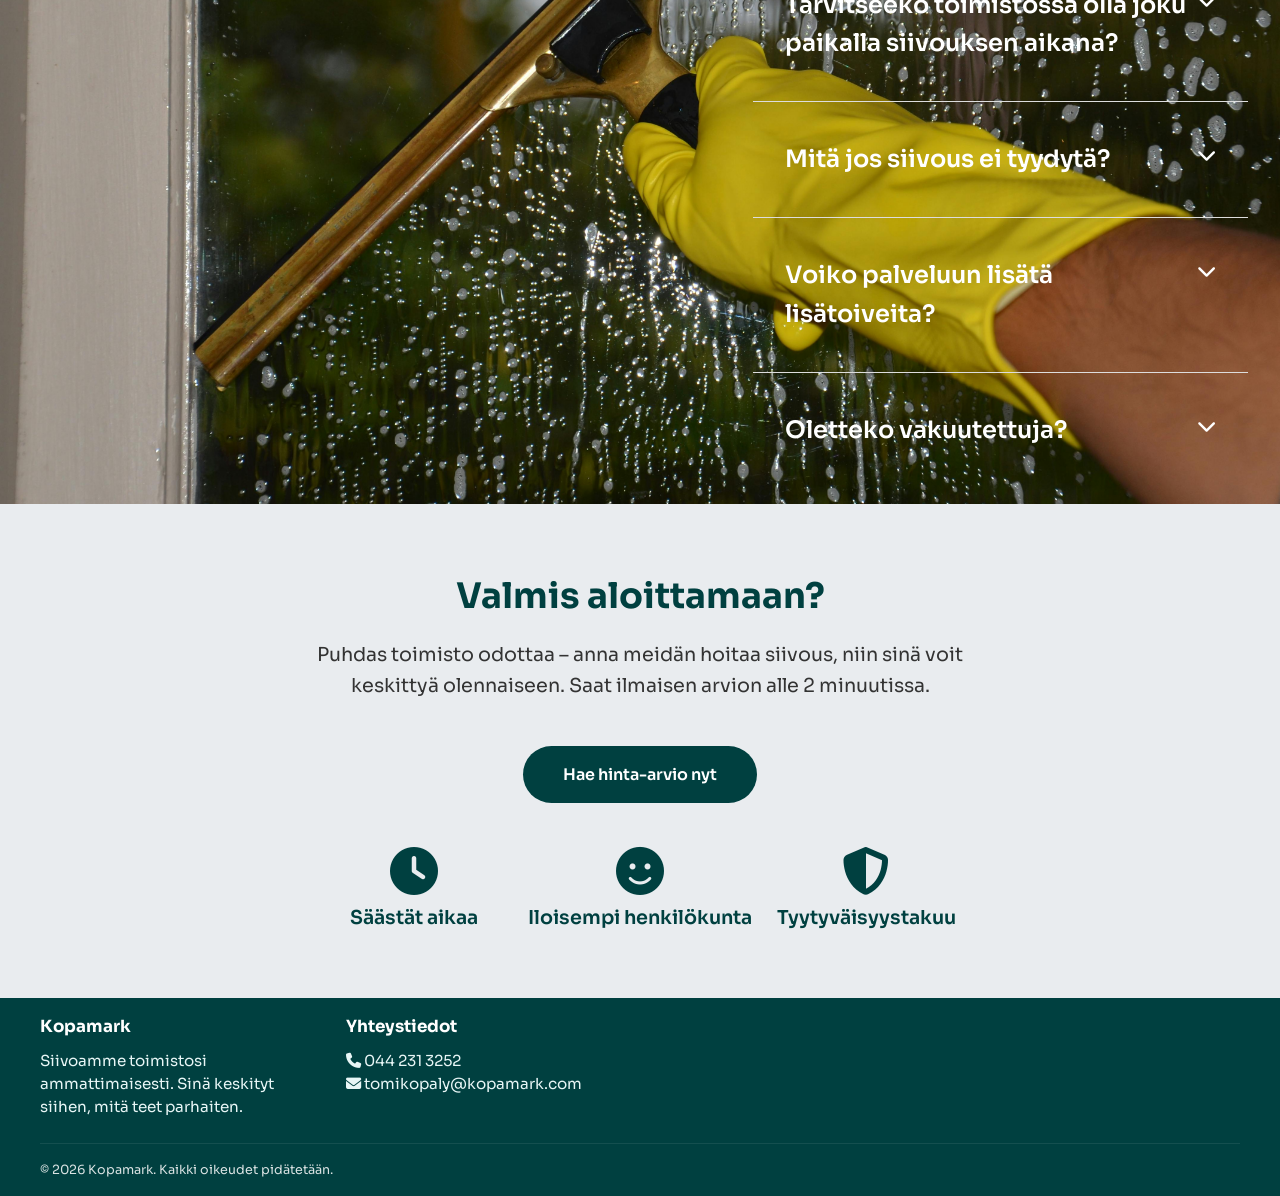
==== commit 5eff9c93: "ready for second review" ====
--- a/toimistosiivous.html
+++ b/toimistosiivous.html
@@ -87,26 +87,6 @@
                         <p>Tyhjennys, pussien vaihto ja roskien vienti</p>
                     </div>
                 </div>
-        </section>
-        <section id="why-us">
-            <div class="left-content">
-                <h2>Miksi valita<br>Kopamark?</h2>  <!-- Updated name for consistency -->
-                <hr class="divider"> <!-- Uusi harmaa viiva otsikon alle -->
-                <div class="features">
-                    <div><i class="fas fa-shield-alt fa-2x"></i> Vakuutettu</div>
-                    <div><i class="fas fa-clock fa-2x"></i> Joustava</div>  <!-- Add more like this -->
-                    <div><i class="fas fa-check-circle fa-2x"></i> Tyytyväisyys-<br>takuu</div>
-                </div>
-            </div>
-            <p>Puhdistus ei ole hauskaa. Se vie aikaa, on likaista ja johtaa turhiin vaivoihin. 
-                Onneksi meille se on intohimo, hoidamme toimistosi puhtauden ammattimaisesti, jotta voit keskittyä ydinbisnekseesi. 
-                <br><br>
-                Suomalaisena yrityksenä ymmärrämme paikalliset tarpeet: joustavat aikataulut työaikojen ulkopuolella 
-                ja luotettavaa palvelua ilman yllätyksiä. 
-                Jos et ole tyytyväinen, korjaamme asian takuullamme.
-            </p>
-                </section>
-            </div>
         </section>
 
             <section class="info">
--- a/styles/style.css
+++ b/styles/style.css
@@ -145,44 +145,36 @@
     background-color: #0056b3; /* Tummempi vihreä hoverissa */
 }
 
-/* ===========================
-   HYÖTY-OSIO / BENEFITS
-   =========================== */
-
-.benefits-section {
-    margin: 4rem 0;
-}
-
-/* Hyödynnän samaa .inner-box-rakennetta kuin "Näin se toimii" -osiossa */
-.benefits-section .inner-box {
-    max-width: 960px;
-    margin: 0 auto;
-    padding: 2.5rem 2rem;
-    border-radius: 18px;
-    background: #ffffff;
-    box-shadow: 0 18px 40px rgba(15, 23, 42, 0.07);
-}
-
-.benefits-section h2 {
+/* ======================================
+   YHDISTETTY HYÖDYT + KEITÄ OLEMME -OSIO
+   ====================================== */
+
+.about-benefits {
+    margin: 4rem 2rem;
+}
+
+/* Vasen palsta */
+.benefits-column h2 {
     font-size: 1.9rem;
     margin-bottom: 0.75rem;
+    text-align: center;
 }
 
 .benefits-intro {
-    margin-bottom: 2rem;
+    margin-bottom: 1.75rem;
     color: #4b5563;
     line-height: 1.6;
-}
-
-/* Kolmen kortin ruudukko */
-.benefits-grid {
+    text-align: center;
+}
+
+.about-benefits .benefits-grid {
     display: grid;
     grid-template-columns: repeat(3, minmax(0, 1fr));
-    gap: 1.5rem;
-}
-
-.benefit-item {
-    padding: 1.75rem 1.25rem;
+    gap: 1.25rem;
+}
+
+.about-benefits .benefit-item {
+    padding: 1.4rem 1.2rem;
     text-align: center;
     background: #f9fafb;
     border: 1px solid #e2e8f0;
@@ -190,110 +182,103 @@
     transition: all 0.2s ease;
 }
 
-.benefit-icon {
-    width: 60px;
-    height: 60px;
-    border-radius: 50%;
+.about-benefits .benefit-item:hover {
+    transform: translateY(-3px);
+    box-shadow: 0 8px 20px rgba(15, 23, 42, 0.06);
+}
+
+.about-benefits .benefit-icon {
+    width: 52px;
+    height: 52px;
+    border-radius: 999px;
     background: #e0f2fe;
     display: flex;
     align-items: center;
     justify-content: center;
-    margin: 0 auto 0.75rem auto;
-}
-
-.benefit-icon i {
-  font-size: 1.5rem;
-  color: #004040;
-}
-
-.benefit-item h3 {
-  margin-bottom: 0.25rem;
-  font-weight: 600;
-  font-size: 1.05rem;
-}
-
-.benefit-item p {
-  font-size: 0.95rem;
-  color: #475569;
-}
-.feature-text {
-  margin: 4rem 0;
-}
-
-.feature-text .about-box {
-  max-width: 960px;
-  margin: 0 auto;
-  padding: 2.5rem 2rem;
-  border-radius: 18px;
-  background: #ffffff;
-  box-shadow: 0 18px 40px rgba(15, 23, 42, 0.07);
-}
-
-.feature-text h2 {
-  font-size: 1.8rem;
-  margin-bottom: 1rem;
-}
-
-.feature-text p {
-  color: #475569;
-  line-height: 1.6;
-  margin-bottom: 1rem;
-}
-
-/* 4. Why Us Section */
-#why-us {
-    background-color: #e9ecef;
-    padding: 2rem;
-    text-align: center;
+    margin: 0 auto 0.75rem;
+}
+
+.about-benefits .benefit-icon i {
+    font-size: 1.4rem;
+    color: #0369a1;
+}
+
+.about-benefits .benefit-item h3 {
+    margin-bottom: 0.25rem;
+    font-size: 1.05rem;
+}
+
+/* Oikea palsta */
+/* Oikea puoli: teksti selkeäksi kolumniksi */
+.about-copy {
+    max-width: 520px;        /* rajoita rivipituus */
+    margin: 1rem 4rem;       /* keskitys vaakasuunnassa */
+}
+
+.about-copy .eyebrow {
+    font-size: 0.85rem;
+    text-transform: uppercase;
+    letter-spacing: 0.12em;
+    font-weight: 600;
+    color: #6b7280;
+    margin-bottom: 0.35rem;
+}
+
+.about-copy h2 {
+    font-size: 1.9rem;
+    margin-bottom: 0.8rem;
+}
+
+.about-copy p {
+    color: #4b5563;
+    line-height: 1.6;
+    margin-bottom: 0.8rem;
+}
+
+/* Lyhyt, hallittu viiva ennen badgeja */
+.about-divider {
+    width: 80px;
+    border: none;
+    border-top: 1px solid #d1d5db;
+    margin: 1.2rem 0 1rem;
+}
+
+/* Badge-rivi: vasenreunasta, ei kelluvaa keskisoppaa */
+.about-badges {
+    display: flex;
+    flex-wrap: wrap;
+    gap: 0.75rem 1rem;
+}
+
+.about-badges .badge {
+    display: inline-flex;
+    align-items: center;
+    gap: 0.45rem;
+    padding: 0.5rem 0.9rem;
+    border-radius: 999px;
+    background: #ecfdf5;
+    border: 1px solid #bbf7d0;
+    font-size: 0.9rem;
+}
+
+.about-badges .badge i {
+    font-size: 1rem;
+}
+
+.half-image {
     display: flex;
     flex-direction: row;
-    justify-content: center;
-}
-
-.left-content {
-    display: flex;
-    flex-direction: column; 
-    margin-right: 6rem;
-}
-
-#why-us h2 {
-    font-size: 2rem;
-    margin-bottom: 1.5rem;
-}
-
-h1, h2, h3 {
-    font-family: 'Sora', Arial, Helvetica, sans-serif;
-    font-weight: 700; /* Bold but rounded */
-}
-.divider {
-    border: none;
-    border-top: 2px solid #ccc; /* Harmaa viiva, ohut ja vaalea kuten mallissa */
-    margin: 0 auto 1.5rem; /* Keskitys ja tila alle */
-    width: 80%; /* Ei koko leveyttä, kuten mallissa */
-}
-
-#why-us p {
-    max-width: 500px; /* Rajoitettu leveys luettavuudelle */
-    margin-bottom: 1.5rem;
-    font-size: 1rem; /* Helposti luettava koko */
-    text-align: left;
-}
-
-.features {
-    display: flex; /* Side-by-side features */
-    justify-content: center;
-    flex-wrap: wrap;
-}
-
-.features div {
-    text-align: center;
-    width: 120px; /* Fixed width for now */
-}
-
-.features i {
-    display: block;
-    color: #004040;  /* Teal to match theme */
-    margin-bottom: 0.5rem;
+    height: 500px;
+    background-color: white;
+    margin-bottom: 4rem;
+}
+
+.left-half-image {
+    width: 50%;
+    overflow: hidden;
+    height: 100%;
+    object-fit: cover;      /* täyttää boksin ilman vääristymää */
+    object-position: center top;  /* siirrä painopistettä: top / center / bottom */
 }
 
 /* 5. How It Works */
@@ -382,7 +367,7 @@
 footer {
     text-align: left;
     padding: 1rem 1rem;
-    background-color: #004040/*rgb(40, 101, 126)*/;
+    background-color: #004040;
     color: #fff;
     font-size: 0.95rem;
 }
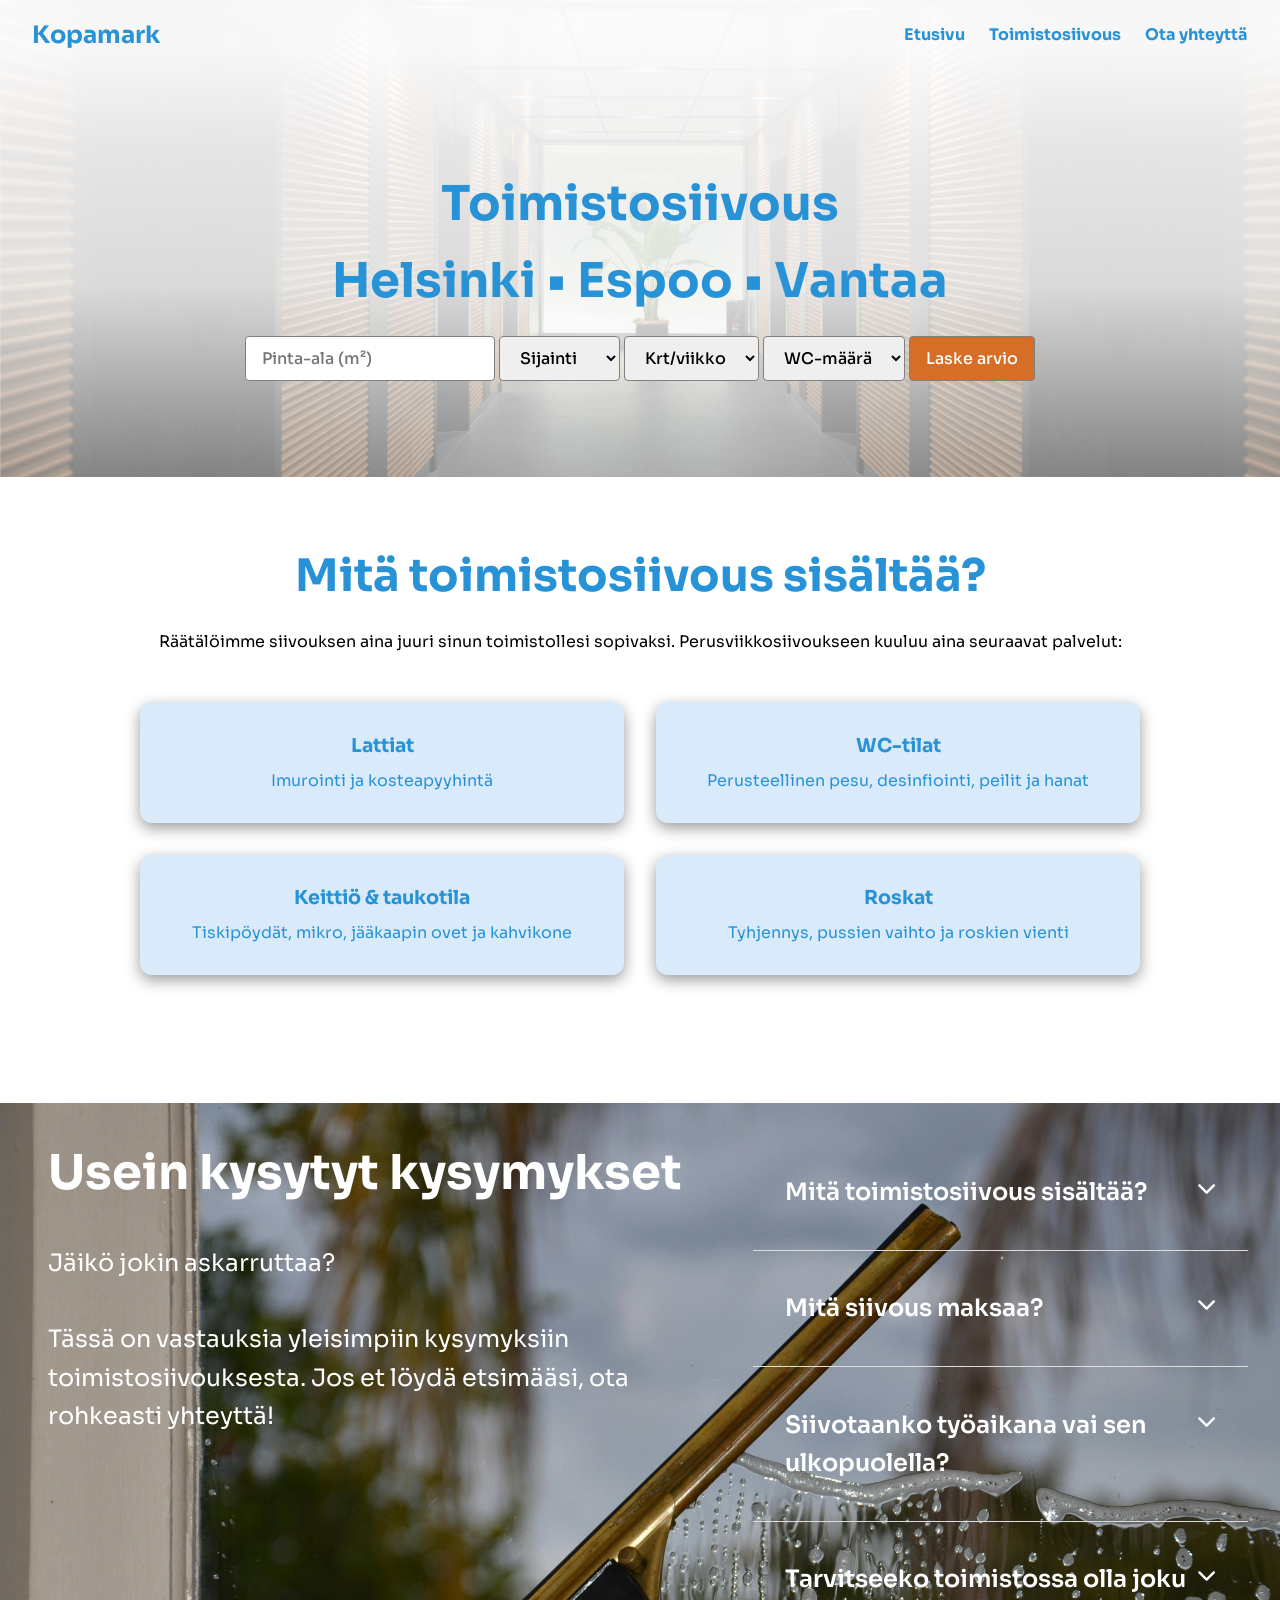
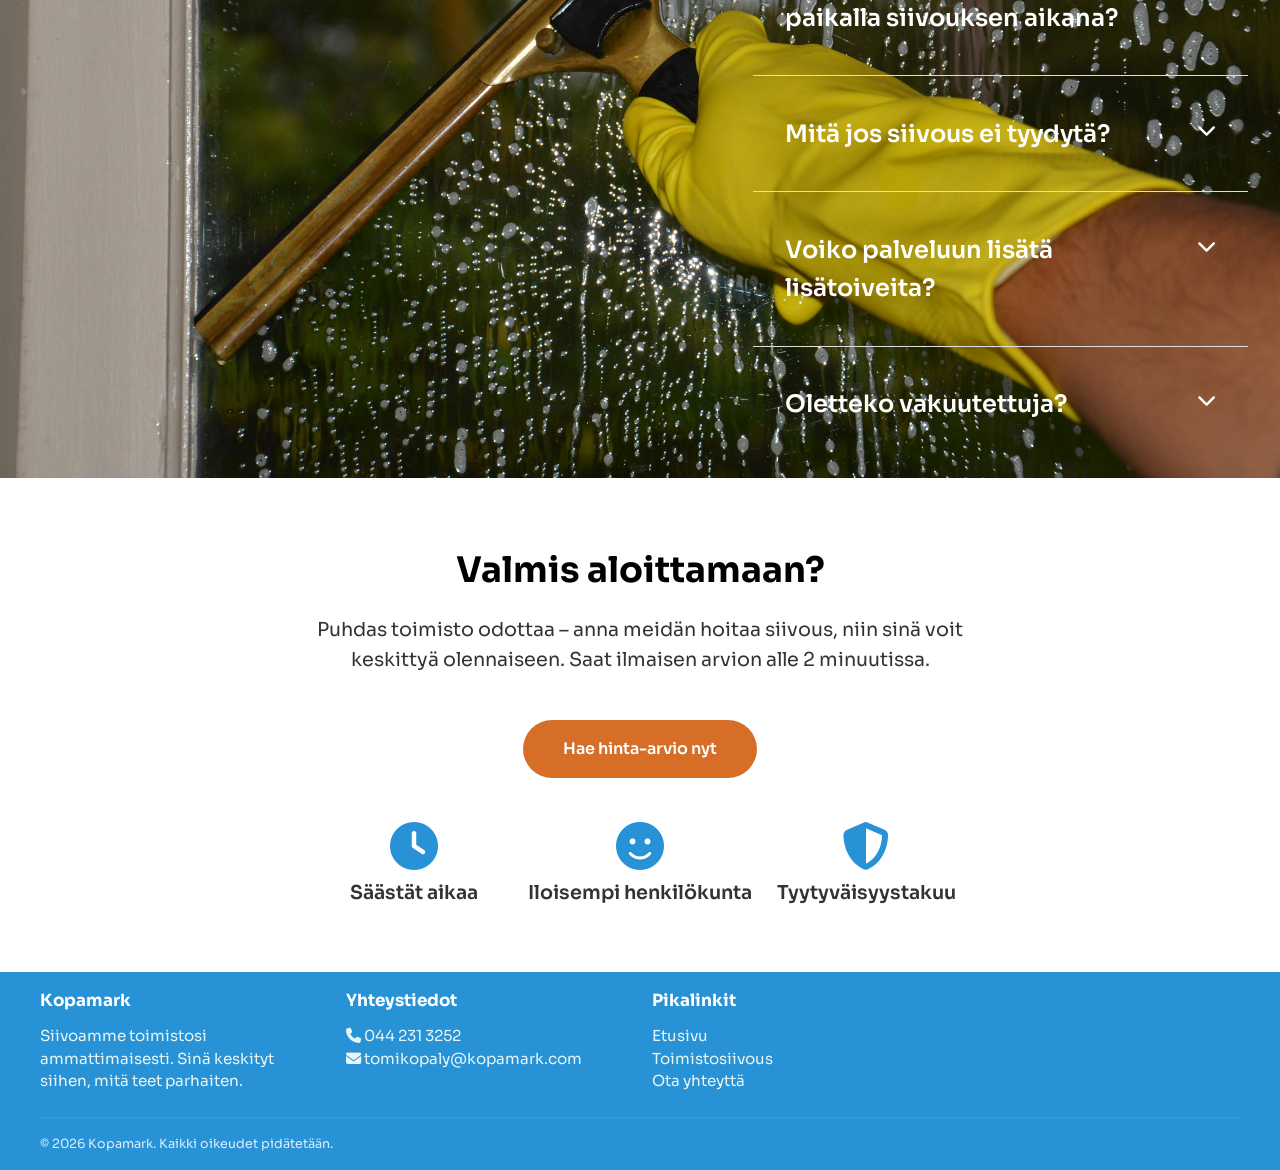
==== commit 0aa0ca66: "värejä vaille valmis" ====
--- a/toimistosiivous.html
+++ b/toimistosiivous.html
@@ -65,7 +65,7 @@
         <section class="service-content">
             <div class="container">
                 <h2 class="section-title">Mitä toimistosiivous sisältää?</h2>
-                <p class="lead-text" style="max-width: 800px; margin: 0 auto 3rem;">
+                <p class="lead-text" style="max-width: 1000px; margin: 0 auto 3rem; color: black;">
                     Räätälöimme siivouksen aina juuri sinun toimistollesi sopivaksi. Perusviikkosiivoukseen kuuluu aina seuraavat palvelut:
                 </p>
 
@@ -184,6 +184,13 @@
                     <p><i class="fas fa-phone"></i> <a href="tel:+358442313252">044 231 3252</a></p>
                     <p><i class="fas fa-envelope"></i> <a href="mailto:tomikopaly@kopamark.com">tomikopaly@kopamark.com</a></p>
                 </div>
+
+            <div class="footer-col pages">
+                <h4>Pikalinkit</h4>
+                <p><a href="index.html">Etusivu</a></p>
+                <p><a href="toimistosiivous.html">Toimistosiivous</a></p>
+                <p><a href="yhteistiedot.html">Ota yhteyttä</a></p>
+            </div>
             </div>
 
             <div class="footer-bottom">
--- a/styles/style.css
+++ b/styles/style.css
@@ -4,19 +4,24 @@
     padding: 0;
     box-sizing: border-box; /* Makes padding not add to width */
 }
-
+:root {
+    --primary-color: #2892D7;
+    --not-color: #D76E28; /* Teal color for accents */
+    --secondary-color: #D76E2810; /* Light gray for backgrounds */
+    --font-family: 'Sora', Arial, Helvetica, sans-serif; /* Clean font */
+}
 body {
     font-family: 'Sora', Arial, Helvetica, sans-serif; /* Clean font */
     -webkit-font-smoothing: antialiased;
     -moz-osx-font-smoothing: grayscale;
     line-height: 1.6; /* Better readability */
-    color: #004040; /* Dark text for contrast */
-    background-color: #e9ecef; /* Light gray background */
+    color: var(--primary-color); /* Dark text for contrast */
+    background-color: white; /* Light gray background */
 }
 
 a {
     text-decoration: none; /* No underlines on links */
-    color: #004040; /* Blue links */
+    color: var(--primary-color); /* Blue links */
 }
 
 ul {
@@ -27,13 +32,10 @@
     list-style: none; /* No bullets for logo if wrapped in li */
 }
 
-.container,
-header,
-.hero,
-#why-us,
+.container, header,
+.hero, #why-us,
 #how-it-works .inner-box,
-.info,
-.ready-container,
+.info, .ready-container,
 footer .footer-inne {
     width: min(100%, 1920px); /* Max width for content */
     margin: 0 auto; /* Center horizontally */
@@ -89,7 +91,7 @@
 
 .logo h1 {
     font-size: 1.5rem; /* Logo size */
-    color: #004040; /* Blue logo */
+    color: var(--primary-color); /* Blue logo */
 }
 
 .top-links {
@@ -103,7 +105,7 @@
 }
 
 .top-links li a:hover {
-    color: #004040; /* Darker blue on hover */
+    color: var(--primary-color); /* Darker blue on hover */
 }
 
 /* 3. Hero Section */
@@ -111,7 +113,7 @@
     background-color: transparent; /* Transparent to show wrapper's image */
     text-align: center;
     padding: 6rem 2rem; /* Adjust if needed for vertical spacing */
-    color: #004040; 
+    color: var(--primary-color); 
     display: flex;
     flex-direction: column;
     justify-content: center;
@@ -137,7 +139,7 @@
 }
 
 .hero button {
-    background-color: #004040; /* Vihreä, kuten mallin CTA */
+    background-color: var(--not-color); /* Vihreä, kuten mallin CTA */
     color: #fff;
     cursor: pointer;
 }
@@ -150,19 +152,25 @@
    ====================================== */
 
 .about-benefits {
-    margin: 4rem 2rem;
-}
-
+    margin: 4rem 0;
+    margin-bottom: 6rem;
+}
+
+.about-benefits .benefits-column {
+    max-width: 1100px;
+    margin: 0 auto;
+}
 /* Vasen palsta */
 .benefits-column h2 {
     font-size: 1.9rem;
     margin-bottom: 0.75rem;
     text-align: center;
+    color : black;
 }
 
 .benefits-intro {
     margin-bottom: 1.75rem;
-    color: #4b5563;
+    color: black;
     line-height: 1.6;
     text-align: center;
 }
@@ -170,18 +178,20 @@
 .about-benefits .benefits-grid {
     display: grid;
     grid-template-columns: repeat(3, minmax(0, 1fr));
-    gap: 1.25rem;
+    gap: 2.25rem;
 }
 
 .about-benefits .benefit-item {
     padding: 1.4rem 1.2rem;
     text-align: center;
-    background: #f9fafb;
-    border: 1px solid #e2e8f0;
-    border-radius: 14px;
+    border: 3px solid var(--primary-color);
+    border-radius: 24px;
+    box-shadow: 0 5px 15px rgba(0, 0, 0, 0.4);
     transition: all 0.2s ease;
 }
-
+.about-benefits .benefit-item p, h3 {
+    color: black;
+}
 .about-benefits .benefit-item:hover {
     transform: translateY(-3px);
     box-shadow: 0 8px 20px rgba(15, 23, 42, 0.06);
@@ -191,7 +201,7 @@
     width: 52px;
     height: 52px;
     border-radius: 999px;
-    background: #e0f2fe;
+    background: var(--secondary-color);
     display: flex;
     align-items: center;
     justify-content: center;
@@ -200,7 +210,7 @@
 
 .about-benefits .benefit-icon i {
     font-size: 1.4rem;
-    color: #0369a1;
+    color: var(--primary-color);
 }
 
 .about-benefits .benefit-item h3 {
@@ -237,7 +247,7 @@
 
 /* Lyhyt, hallittu viiva ennen badgeja */
 .about-divider {
-    width: 80px;
+    width: 370px;
     border: none;
     border-top: 1px solid #d1d5db;
     margin: 1.2rem 0 1rem;
@@ -256,42 +266,67 @@
     gap: 0.45rem;
     padding: 0.5rem 0.9rem;
     border-radius: 999px;
-    background: #ecfdf5;
-    border: 1px solid #bbf7d0;
+    background: white;
+    border: 1px solid var(--primary-color);
     font-size: 0.9rem;
+    color:var(--not-color);
 }
 
 .about-badges .badge i {
     font-size: 1rem;
-}
-
+    color: var(--not-color);
+}
+
+/* KEITÄ OLEMME - COFFEE-LAYOUT */
 .half-image {
-    display: flex;
-    flex-direction: row;
-    height: 500px;
-    background-color: white;
-    margin-bottom: 4rem;
-}
-
-.left-half-image {
-    width: 50%;
-    overflow: hidden;
-    height: 100%;
-    object-fit: cover;      /* täyttää boksin ilman vääristymää */
-    object-position: center top;  /* siirrä painopistettä: top / center / bottom */
-}
+    margin: 0 auto 4rem;
+    display: grid;
+    grid-template-columns: minmax(0, 1.1fr) minmax(0, 1.1fr);
+    gap: 2.5rem;
+    align-items: center;
+    position: relative;
+}
+
+/* Tekstiboksi = kehys */
+.about-copy {
+    background: #ffffff;
+    border: 6px solid var(--not-color);
+    box-shadow: 0 16px 40px rgba(15, 23, 42, 0.15);
+    padding: 4rem 4rem;
+    max-width: 580px;
+    position: relative;
+    z-index: 1;
+    transform: translateX(260px);
+}
+
+/* Kuva, joka "syö" kehyksen */
+.about-photo {
+    position: relative;
+    z-index: 2;
+}
+
+.about-photo img {
+    width: 75%;
+    display: block;
+    box-shadow: 0 20px 45px rgba(15, 23, 42, 0.65);
+    transform: translateX(-100px); /* tämä vie kuvaa kehyksen päälle */
+}
+
+
 
 /* 5. How It Works */
 #how-it-works {
-    background-color: #e9ecef; /* Light background for contrast */
+    margin: 0 8rem;
     padding: 0.5rem 2rem;
     text-align: center;
-    padding-bottom: 1rem;
+    padding-bottom: 2.5rem;
+    padding-top: 3rem;
 }
 
 .inner-box {
-    background-color: #f0f8ff; /* White background for inner box */
+    background-color: var(--secondary-color); /* White background for inner box */
     padding: 1rem;
+    padding-bottom: 2.5rem;
     border-radius: 30px; /* Pyöristetyt reunat – pehmentää eroa */
     box-shadow: 0 4px 8px rgba(0, 0, 0, 0.212); /* Varjo nostaa osion esiin */
 }
@@ -313,23 +348,29 @@
     margin: 0px; /* Space around each step */
     flex: 1; /* Allow steps to grow equally */
     position: relative; /* Position relative for the connector */
+    color: black;
+    max-width: 250px;
+}
+
+.step i {
+    color: var(--primary-color); /* Icon color */
 }
 
 .curve {
-  width: 160px; /* säädä etäisyyttä vaiheiden välillä */
+  width: 150px; /* säädä etäisyyttä vaiheiden välillä */
   height: 40px;
   position: relative;
   top: 30px; /* siirtää viivaa ylöspäin */
 }
 .curve-down{
-  width: 160px;
+  width: 150px;
   height: 40px;
   position: relative;
   top: 80px; /* siirtää viivaa alemmas */
 }
 
 .curve path, .curve-down path {
-  stroke: #004040;             /* viivan väri */
+  stroke: var(--primary-color);             /* viivan väri */
   stroke-width: 2;          /* paksuus */
   stroke-dasharray: 4 6;    /* tekee pisteviivan */
   fill: none;
@@ -345,17 +386,18 @@
 }
 /* 6. Testimonials */
 #testimonials {
-    background-color: #e9ecef;
-    padding: 2rem;
-    margin: 2rem 0;
+    background-color: white;
+    padding: 3rem 2rem 4rem;
+    margin-top: 2rem;
     text-align: center;
     font-style: italic; /* Italic for quotes */
 }
 
 #testimonials blockquote {
     font-size: 1.2rem;
-    margin: 0.5rem auto;
-    width: 60%;
+    max-width: 800px;
+    margin: 0 auto 0.75rem;
+    color: black
 }
 
 #testimonials p {
@@ -367,8 +409,8 @@
 footer {
     text-align: left;
     padding: 1rem 1rem;
-    background-color: #004040;
-    color: #fff;
+    background-color: var(--primary-color);
+    color: White;
     font-size: 0.95rem;
 }
 
@@ -456,21 +498,24 @@
     font-size: 50px; /* Teal color for heading */
 }
 .contact-container {
-    display: flex; /* Flexbox for side-by-side sections */
-    flex-direction: row; /* Wrap on smaller screens */
+    display: flex;
+    flex-direction: row;
     gap: 2rem;
-    justify-content: space-evenly; /* Center content horizontally */
-    margin: 2rem 22rem; /* Vertical spacing */
-    margin-bottom: 10rem;
-    border-radius: 16px; /* Rounded corners */
-    padding: 2rem;
-    background-color: #e9ecef; /* Light background for contrast */
+    justify-content: space-between;
+    border-radius: 16px;
+    padding: 2rem 2.5rem;
+    background-color: #e9ecef;
+
+    /* max 960px leveä, muuten aina ~2rem sivumarginaali */
+    width: min(960px, calc(100% - 4rem));
+    margin: 2.5rem auto 6rem;
 }
 .contact-info p {
     display: flex; /* Use flexbox for alignment */
     align-items: center; /* Center items vertically */
     justify-content: center; /* Center items horizontally */
     margin: 5px 0; /* Add some vertical spacing */
+    color: black;
 }
 
 .contact-info i {
@@ -501,9 +546,12 @@
     border-radius: 4px;
 }
 
+.contact-form label {
+    color: black;
+}
 .contact-form button {
     font-size: 1rem;
-    background-color: #004040; /* Vihreä nappi CTA:ksi */
+    background-color: var(--not-color); /* Vihreä nappi CTA:ksi */
     color: #fff;
     padding: 0.75rem 2rem;
     border: none;
@@ -524,7 +572,7 @@
     border-radius: 8px;
     box-shadow: 0 4px 8px rgba(0, 0, 0, 0.212);
     text-align: center;
-    color: #004040; /* Vihreä teksti onnistumiselle */
+    color: var(--primary-color); /* Vihreä teksti onnistumiselle */
 }
 #price-result.active {
     display: block; /* Näytä kun sisältö asetettu */
@@ -643,7 +691,7 @@
 
 .ready-section h2 {
     font-size: 2.2rem;
-    color: #004040;
+    color: black;
     margin-bottom: 1rem;
 }
 
@@ -670,7 +718,7 @@
 }
 
 .ready-btn.primary {
-    background: #004040;
+    background: var(--not-color);
     color: white;
 }
 
@@ -690,12 +738,12 @@
     min-width: 226px;
 }
 .benefit i {
-    color: #004040;
+    color: var(--primary-color);
     margin-bottom: 0.5rem;
 }
 
 .benefit p {
-    color: #004040;
+    color: #333;
     font-weight: 600;
     margin: 0;
 }
@@ -738,7 +786,7 @@
 
 .section-title {
     font-size: 2.8rem;
-    color: #004040;
+    color: var(--primary-color);
     
     margin-bottom: 1rem;
 }
@@ -831,7 +879,7 @@
     /* Make sure the mobile menu logo looks right */
     .mobile-menu-header .logo h1 {
         font-size: 1.5rem;
-        color: #004040;
+        color: var(--primary-color);
     }
 
     /* 2. Styles for the navigation links wrapper */
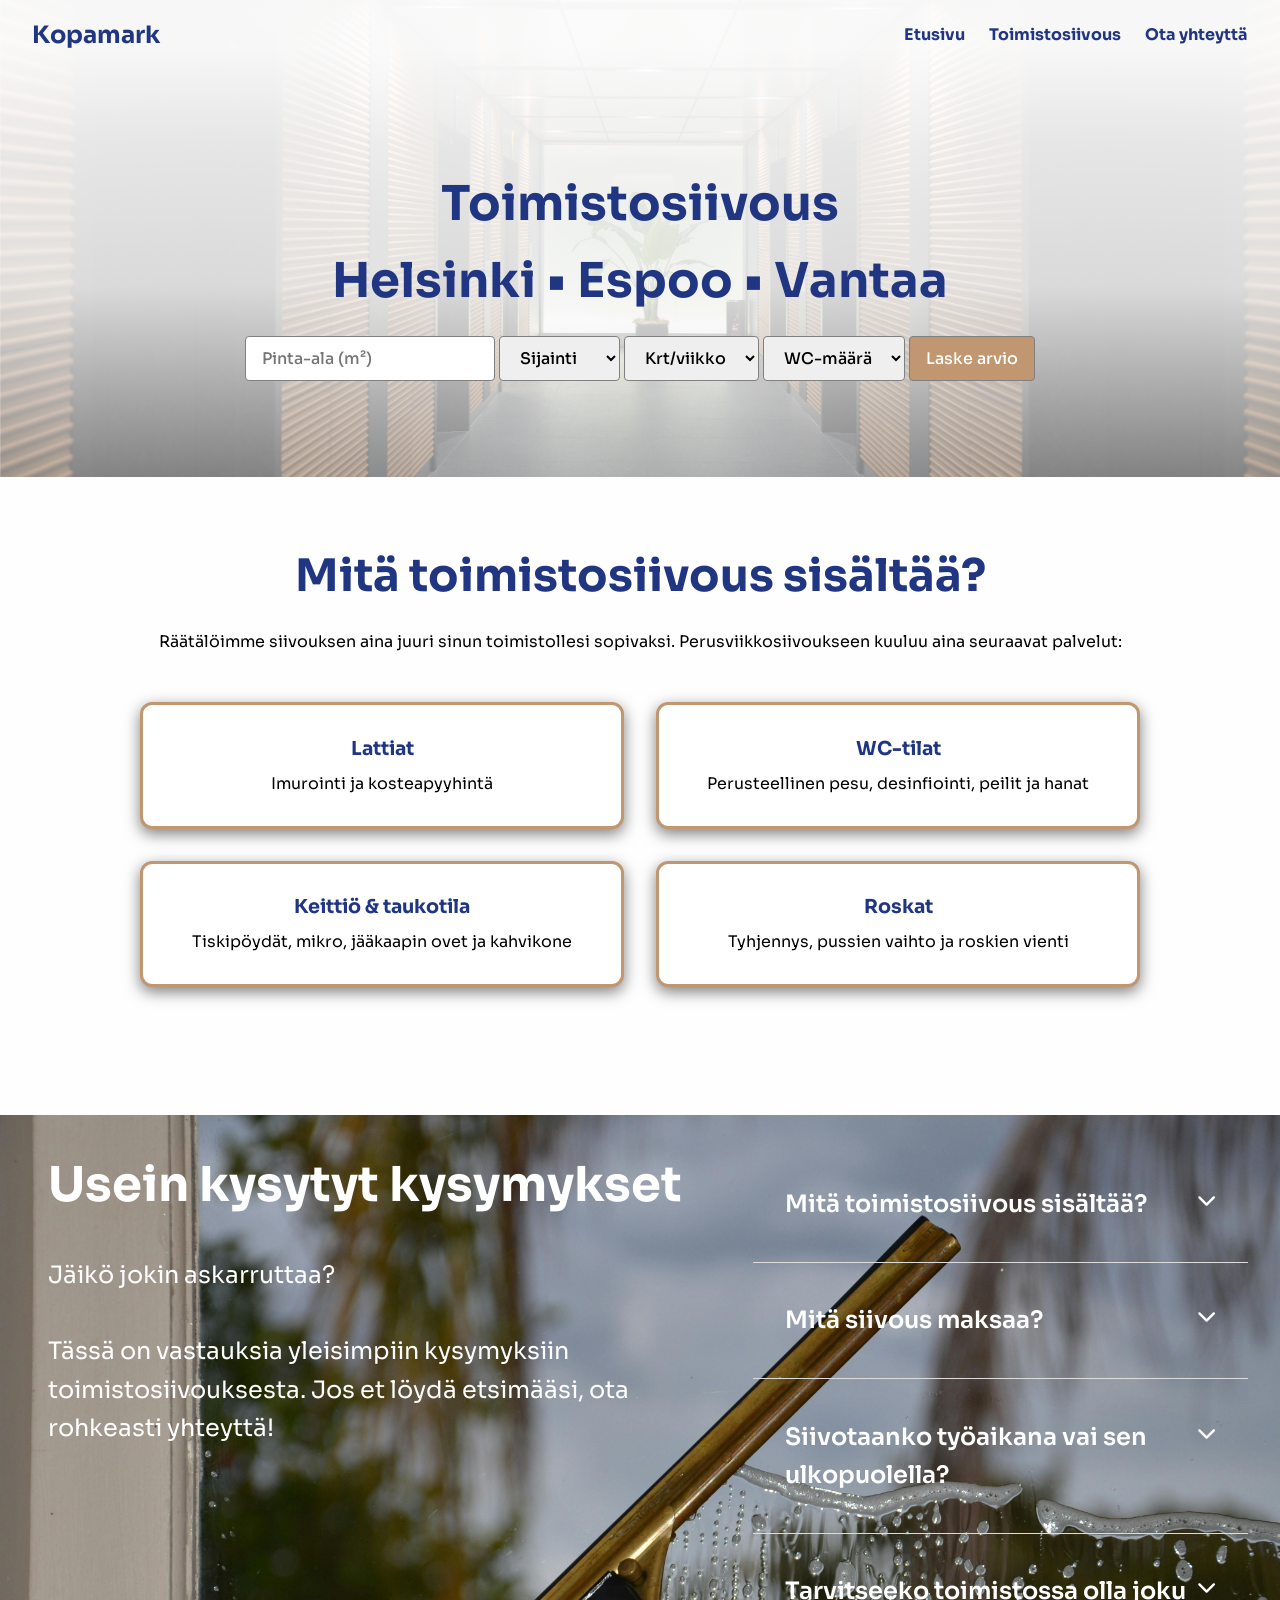
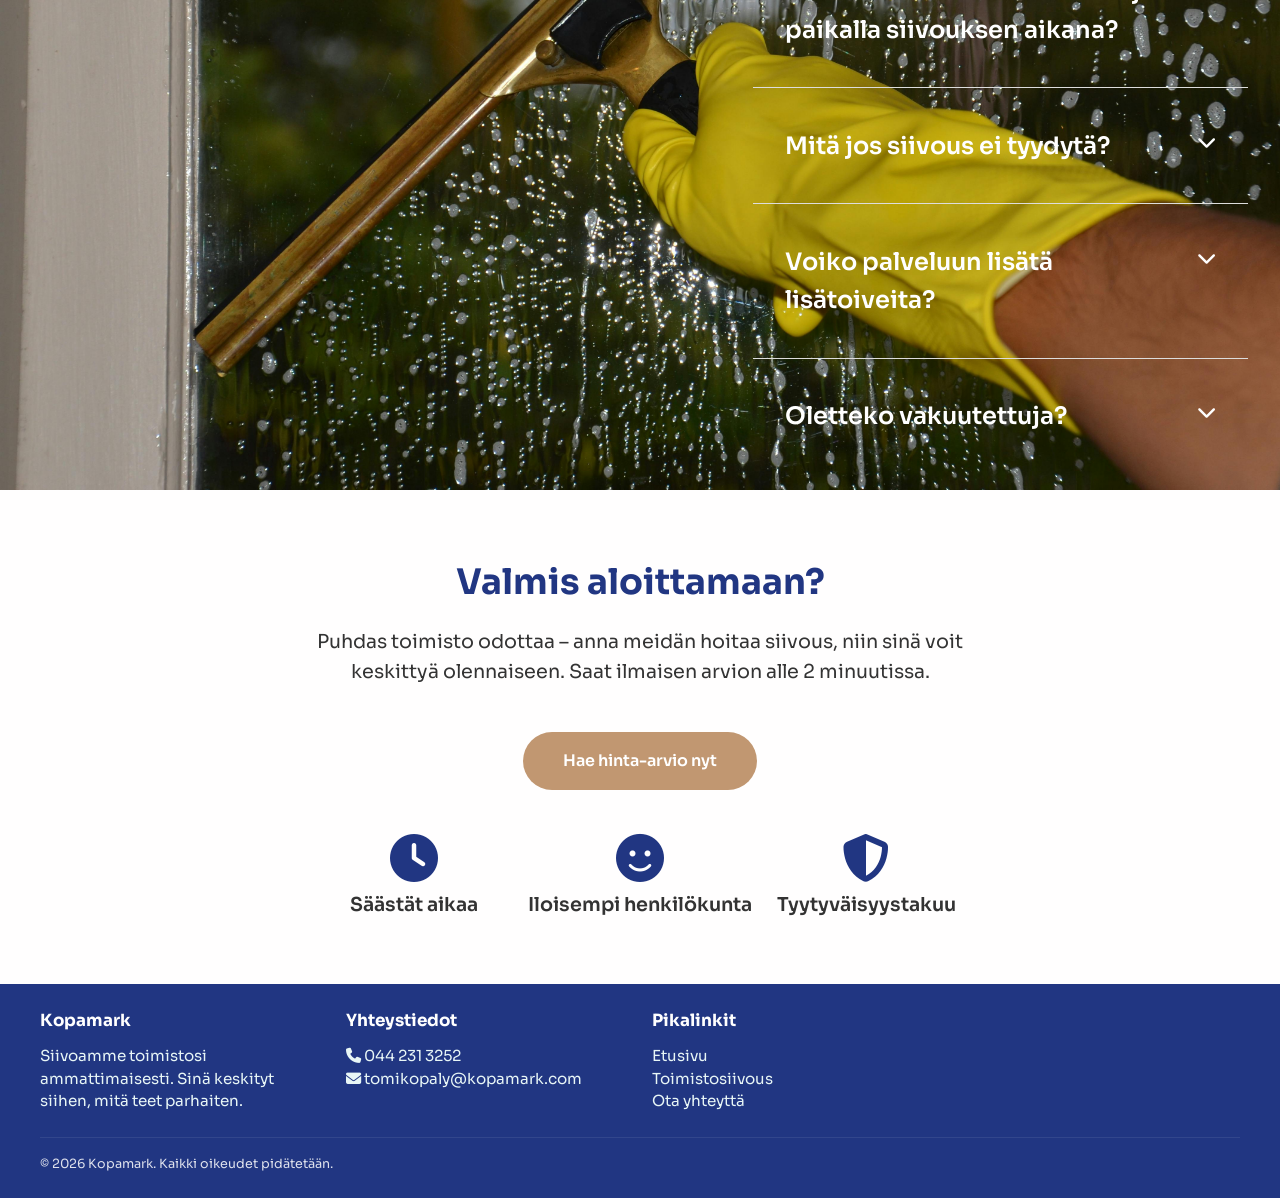
==== commit 6c11ae5a: "korjaus" ====
--- a/toimistosiivous.html
+++ b/toimistosiivous.html
@@ -189,7 +189,7 @@
                 <h4>Pikalinkit</h4>
                 <p><a href="index.html">Etusivu</a></p>
                 <p><a href="toimistosiivous.html">Toimistosiivous</a></p>
-                <p><a href="yhteistiedot.html">Ota yhteyttä</a></p>
+                <p><a href="yhteystiedot.html">Ota yhteyttä</a></p>
             </div>
             </div>
 
--- a/styles/style.css
+++ b/styles/style.css
@@ -5,9 +5,9 @@
     box-sizing: border-box; /* Makes padding not add to width */
 }
 :root {
-    --primary-color: #2892D7;
-    --not-color: #D76E28; /* Teal color for accents */
-    --secondary-color: #D76E2810; /* Light gray for backgrounds */
+    --primary-color: #213682;
+    --not-color: #C19771; /* Teal color for accents */
+    --secondary-color: #C1977150; /* Light gray for backgrounds */
     --font-family: 'Sora', Arial, Helvetica, sans-serif; /* Clean font */
 }
 body {
@@ -16,7 +16,7 @@
     -moz-osx-font-smoothing: grayscale;
     line-height: 1.6; /* Better readability */
     color: var(--primary-color); /* Dark text for contrast */
-    background-color: white; /* Light gray background */
+    background-color: #FFFEFE; /* Light gray background */
 }
 
 a {
@@ -144,7 +144,7 @@
     cursor: pointer;
 }
 .hero button:hover {
-    background-color: #0056b3; /* Tummempi vihreä hoverissa */
+    background-color: var(--primary-color); /* Tummempi vihreä hoverissa */
 }
 
 /* ======================================
@@ -157,7 +157,7 @@
 }
 
 .about-benefits .benefits-column {
-    max-width: 1100px;
+    max-width: 1180px;
     margin: 0 auto;
 }
 /* Vasen palsta */
@@ -165,7 +165,7 @@
     font-size: 1.9rem;
     margin-bottom: 0.75rem;
     text-align: center;
-    color : black;
+    color : var(--primary-color);
 }
 
 .benefits-intro {
@@ -184,14 +184,16 @@
 .about-benefits .benefit-item {
     padding: 1.4rem 1.2rem;
     text-align: center;
-    border: 3px solid var(--primary-color);
+    border: 4px solid var(--not-color);
     border-radius: 24px;
     box-shadow: 0 5px 15px rgba(0, 0, 0, 0.4);
     transition: all 0.2s ease;
+    background-color: white;
 }
 .about-benefits .benefit-item p, h3 {
     color: black;
 }
+
 .about-benefits .benefit-item:hover {
     transform: translateY(-3px);
     box-shadow: 0 8px 20px rgba(15, 23, 42, 0.06);
@@ -209,21 +211,18 @@
 }
 
 .about-benefits .benefit-icon i {
-    font-size: 1.4rem;
+    font-size: 1.7rem;
     color: var(--primary-color);
 }
 
 .about-benefits .benefit-item h3 {
     margin-bottom: 0.25rem;
-    font-size: 1.05rem;
+    font-size: 1.25rem;
+    color: var(--primary-color)
 }
 
 /* Oikea palsta */
 /* Oikea puoli: teksti selkeäksi kolumniksi */
-.about-copy {
-    max-width: 520px;        /* rajoita rivipituus */
-    margin: 1rem 4rem;       /* keskitys vaakasuunnassa */
-}
 
 .about-copy .eyebrow {
     font-size: 0.85rem;
@@ -245,19 +244,12 @@
     margin-bottom: 0.8rem;
 }
 
-/* Lyhyt, hallittu viiva ennen badgeja */
-.about-divider {
-    width: 370px;
-    border: none;
-    border-top: 1px solid #d1d5db;
-    margin: 1.2rem 0 1rem;
-}
-
 /* Badge-rivi: vasenreunasta, ei kelluvaa keskisoppaa */
 .about-badges {
     display: flex;
     flex-wrap: wrap;
     gap: 0.75rem 1rem;
+    margin-top: 1.5rem;
 }
 
 .about-badges .badge {
@@ -269,54 +261,60 @@
     background: white;
     border: 1px solid var(--primary-color);
     font-size: 0.9rem;
-    color:var(--not-color);
+    color: black;
 }
 
 .about-badges .badge i {
     font-size: 1rem;
-    color: var(--not-color);
-}
-
-/* KEITÄ OLEMME - COFFEE-LAYOUT */
+    color: var(--primary-color);
+}
+
+/* KEITÄ OLEMME - COFFEE-LAYOUT, RESPONSIVE */
 .half-image {
+    /* keskitys ja max-leveys, “tilaa karsitaan reunoista” */
+    max-width: 1200px;
+    width: min(1200px, 100% - 6rem);
     margin: 0 auto 4rem;
     display: grid;
     grid-template-columns: minmax(0, 1.1fr) minmax(0, 1.1fr);
-    gap: 2.5rem;
     align-items: center;
+    column-gap: 2rem;
     position: relative;
 }
 
 /* Tekstiboksi = kehys */
 .about-copy {
     background: #ffffff;
-    border: 6px solid var(--not-color);
-    box-shadow: 0 16px 40px rgba(15, 23, 42, 0.15);
-    padding: 4rem 4rem;
-    max-width: 580px;
+    border: 5px solid var(--not-color);
+    box-shadow: 0 16px 40px rgba(15, 23, 42, 0.35);
+    padding: 3.25rem 3.5rem;
+    padding-right: 4rem;
+    max-width: 620px;
     position: relative;
     z-index: 1;
-    transform: translateX(260px);
-}
-
-/* Kuva, joka "syö" kehyksen */
+}
+
+/* Kuva, joka “syö” kehystä */
 .about-photo {
     position: relative;
     z-index: 2;
+
+    /* negatiivinen marginaali hoitaa päällekkäisyyden,
+       skaalautuu clampilla kun ruutu kaventuu */
+    margin-left: clamp(-5rem, -6vw, -2.5rem);
 }
 
 .about-photo img {
-    width: 75%;
+    width: 100%;
     display: block;
     box-shadow: 0 20px 45px rgba(15, 23, 42, 0.65);
-    transform: translateX(-100px); /* tämä vie kuvaa kehyksen päälle */
-}
-
+}
 
 
 /* 5. How It Works */
 #how-it-works {
-    margin: 0 8rem;
+    margin: auto;
+    max-width: 1400px;
     padding: 0.5rem 2rem;
     text-align: center;
     padding-bottom: 2.5rem;
@@ -324,11 +322,12 @@
 }
 
 .inner-box {
-    background-color: var(--secondary-color); /* White background for inner box */
+    background-color: white; /* White background for inner box */
     padding: 1rem;
     padding-bottom: 2.5rem;
     border-radius: 30px; /* Pyöristetyt reunat – pehmentää eroa */
-    box-shadow: 0 4px 8px rgba(0, 0, 0, 0.212); /* Varjo nostaa osion esiin */
+    box-shadow: 0 4px 8px rgba(0, 0, 0, 0.45); /* Varjo nostaa osion esiin */
+    border: 4px solid var(--not-color); /* Kehys korostaa osion */
 }
 
 #how-it-works h2 {
@@ -370,7 +369,7 @@
 }
 
 .curve path, .curve-down path {
-  stroke: var(--primary-color);             /* viivan väri */
+  stroke: black;             /* viivan väri */
   stroke-width: 2;          /* paksuus */
   stroke-dasharray: 4 6;    /* tekee pisteviivan */
   fill: none;
@@ -386,7 +385,6 @@
 }
 /* 6. Testimonials */
 #testimonials {
-    background-color: white;
     padding: 3rem 2rem 4rem;
     margin-top: 2rem;
     text-align: center;
@@ -408,7 +406,7 @@
 /* 7. Footer */
 footer {
     text-align: left;
-    padding: 1rem 1rem;
+    padding: 1.5rem 1rem;
     background-color: var(--primary-color);
     color: White;
     font-size: 0.95rem;
@@ -487,12 +485,19 @@
     position: relative;
     z-index: 2; /* Keeps header and hero text on top */
 }
+
+/* Varmista, että header + mobiilivalikko on kaiken muun yläpuolella */
+.image-section > .header {
+    z-index: 9999;
+}
+
 main h1 {
     text-align: center;
     font-size: 3rem;
 }
+
 .portrait {
-    text-align: center; /* Center the content */
+    text-align: left; /* Center the content */
 }
 .portrait h2 {
     font-size: 50px; /* Teal color for heading */
@@ -504,7 +509,7 @@
     justify-content: space-between;
     border-radius: 16px;
     padding: 2rem 2.5rem;
-    background-color: #e9ecef;
+    background-color: #FFFDF8;
 
     /* max 960px leveä, muuten aina ~2rem sivumarginaali */
     width: min(960px, calc(100% - 4rem));
@@ -513,7 +518,7 @@
 .contact-info p {
     display: flex; /* Use flexbox for alignment */
     align-items: center; /* Center items vertically */
-    justify-content: center; /* Center items horizontally */
+    justify-content: left; /* Center items horizontally */
     margin: 5px 0; /* Add some vertical spacing */
     color: black;
 }
@@ -530,7 +535,7 @@
     padding-left: 2rem;
     padding-right: 2rem;
     border-radius: 8px; /* Pyöristetyt reunat */
-    box-shadow: 0 2px 4px rgba(0, 0, 0, 0.1); /* Kevyt varjo nostamaan lomaketta */
+    box-shadow: 0 4px 8px rgba(0, 0, 0, 0.2); /* Kevyt varjo nostamaan lomaketta */
     max-width: 600px; /* Rajoitettu leveys, jotta ei levene liikaa */
     margin: 0 auto; /* Keskitys */
 }
@@ -561,18 +566,19 @@
 }
 
 .contact-form button:hover {
-    background-color: #0056b3; /* Tummempi vihreä hoverissa */
+    background-color: var(--primary-color); /* Tummempi vihreä hoverissa */
 }
 
 #price-result {
-    background-color: #f0f8ff; /* Vaalea tausta tulokselle */
-    margin: 0 30rem;
+    background-color: #FFFEFE; /* Vaalea tausta tulokselle */
+    margin: 0 auto;
     padding: 1rem;
     margin-bottom: 1.5rem;
     border-radius: 8px;
     box-shadow: 0 4px 8px rgba(0, 0, 0, 0.212);
     text-align: center;
     color: var(--primary-color); /* Vihreä teksti onnistumiselle */
+    width: min(960px, calc(100% - 4rem));
 }
 #price-result.active {
     display: block; /* Näytä kun sisältö asetettu */
@@ -691,7 +697,7 @@
 
 .ready-section h2 {
     font-size: 2.2rem;
-    color: black;
+    color: var(--primary-color);
     margin-bottom: 1rem;
 }
 
@@ -723,7 +729,7 @@
 }
 
 .ready-btn.primary:hover {
-    background: #0056b3;
+    background: var(--primary-color);
     transform: translateY(-3px);
 }
 
@@ -804,10 +810,11 @@
     display: flex;
     align-items: center;
     flex-direction: column;
-    background: #D9EAFA;
+    background: white;
     padding: 1.8rem;
     border-radius: 12px;
-    box-shadow: 0 5px 15px rgba(0,0,0,0.4);
+    box-shadow: 0 5px 15px rgba(0,0,0,0.5);
+    border: 3px solid var(--not-color);
 }
 
 .check-item h4 {
@@ -818,21 +825,142 @@
 
 .check-item p{ 
     text-align: center;
-}
-
+    color: black;
+}
+
+.portrait-image {
+    max-width: 250px;
+    height: auto;
+    box-shadow: 0 4px 12px rgba(0, 0, 0, 0.3); /* Kevyt varjo */
+    margin-bottom: 0.5rem;
+    margin-top: 0.5rem;
+}
 /* ------------------------------- */
-/* MOBILE RESPONSIVE DESIGN        */
+/* MOBILE & TABLET RESPONSIVE      */
 /* ------------------------------- */
+
+/* Pakolliset peruskorjaukset: estää sivuttaisylivuodon ja helpottaa laskentaa */
+*, *::before, *::after {
+    box-sizing: border-box;
+}
+
+html, body {
+    max-width: 100%;
+    overflow-x: hidden; /* laastari + estää puhelimen sivuttaisvenytyksen */
+}
+
+
 /* Default desktop behavior */
 .hamburger {
     display: none; /* hide hamburger on desktop */
 }
+
 .close-menu {
-    display: none;
-}
+    display: none; /* näkyy vain kun menu auki mobiilissa */
+}
+
+/* Tablet / pientä desktopia (1200px ja alle) */
+@media (max-width: 1200px) {
+
+    .hero {
+        padding: 4rem 1.75rem;
+    }
+
+    .hero h1 {
+        font-size: 2.4rem;
+    }
+
+    .about-benefits {
+        margin: 3.5rem 0 5rem;
+    }
+
+    .about-benefits .benefits-column {
+        padding: 0 1.75rem;
+    }
+
+    /* 3 -> 2 korttia vierekkäin */
+    .about-benefits .benefits-grid {
+        grid-template-columns: repeat(2, minmax(0, 1fr));
+        gap: 1.75rem;
+    }
+
+    .half-image {
+        width: min(1100px, 100% - 3rem);
+        column-gap: 1.75rem;
+    }
+
+    .about-copy {
+        padding: 2.6rem 2.5rem 2.8rem;
+        max-width: none;
+    }
+
+    #how-it-works {
+        padding: 2.5rem 1.75rem 3rem;
+    }
+
+    .inner-box {
+        padding: 1.5rem 1.75rem 2.5rem;
+    }
+
+    .checklist-grid {
+        grid-template-columns: repeat(auto-fit, minmax(280px, 1fr));
+        margin: 2.5rem auto 0;
+    }
+
+    .service-content {
+        padding: 3.5rem 1.75rem 4rem;
+    }
+
+    .contact-container {
+        width: min(960px, 100% - 3rem);
+    }
+
+    .footer-inner {
+        grid-template-columns: 1.5fr 1fr 1fr;
+    }
+}
+
+/* Half-image: piilota kuvasarake alle 1325px ja lukitse keskitys
+   TAMA BLOKKI ON TARKOITUKELLA 1200-blokin JALKEEN, jotta se voittaa sen */
+@media (max-width: 1325px) {
+
+    .half-image {
+        width: min(900px, 100% - 2rem);
+        margin-left: auto;
+        margin-right: auto;
+
+        /* jos half-image on grid */
+        grid-template-columns: 1fr;
+
+        /* jos half-image joskus on flex */
+        justify-content: center;
+    }
+
+    /* kuva oikeasti pois + ei saa varata tilaa */
+    .half-image .about-photo,
+    .half-image .left-half-image {
+        display: none !important;
+        width: 0 !important;
+        margin: 0 !important;
+    }
+
+    /* tappaa kaikki vanhat desktop-siirrot jotka aiheuttaa sivuttaisylivuotoa */
+    .half-image .about-copy,
+    .about-copy {
+        transform: none !important;
+        margin: 0 auto !important;
+        max-width: 100% !important;
+    }
+}
+
+/* Puhelin (900px ja alle) */
 @media (max-width: 900px) {
-    
+
     /* GENERAL */
+    body {
+        font-size: 0.95rem;
+    }
+
     .container {
         width: 100%;
     }
@@ -840,97 +968,86 @@
     h1, h2 {
         text-align: center;
     }
-    .hero h1 {
-        font-size: 1.4rem; 
-    }
-    /* HEADER */
+
+    /* HEADER + MOBILE MENU */
     .header {
         display: flex;
         justify-content: space-between;
         align-items: center;
-        padding: 5px 10px;
-    }
-
-    /* Hide top links until menu is opened */
+        padding: 0.5rem 1rem;
+
+        /* varmistaa, ettei menu jää minkaan kortin taakse (yhteystiedot-sivu) */
+        position: relative;
+        z-index: 9999;
+    }
+
+    /* Piilotetaan linkit, kunnes menu avataan */
     .top-links {
         display: none;
         flex-direction: column;
-        gap: 3rem; /* Add some space between header and nav */
+        gap: 3rem;
         position: fixed;
         inset: 0;
         background: white;
-        /* Adjust padding for the new layout */
-        padding: 1rem 1.5rem; 
-        z-index: 999999999;
+        padding: 1.5rem 1.5rem;
+        z-index: 99999;
     }
 
     .top-links li a {
-    font-size: 1.8rem;
-    font-weight: 600;
-    }
-    /* 1. Styles for the new header (logo + X) */
-    .mobile-menu-header {
-        display: flex;
-        justify-content: space-between;
-        align-items: center;
-        width: 100%;
-    }
-    
-    /* Make sure the mobile menu logo looks right */
-    .mobile-menu-header .logo h1 {
-        font-size: 1.5rem;
-        color: var(--primary-color);
-    }
-
-    /* 2. Styles for the navigation links wrapper */
-    .mobile-menu-nav {
-        display: flex;
-        flex-direction: column;
-        gap: 1.5rem; /* Space between "Palvelut" and "Yhteystiedot" */
-        align-items: center; /* Center the links */
-    }
-
-    .mobile-menu-nav li a {
-        font-size: 1.7rem; /* Make text a bit bigger */
+        font-size: 1.8rem;
         font-weight: 600;
     }
-    .close-menu {
+
+    /* Close-nappi vain kun menu on auki */
+    .mobile-menu-open .close-menu {
         display: block;
         font-size: 40px;
         cursor: pointer;
-        /* Ensure it's not a list item */
-        list-style: none; 
-    }
-    /* When menu is opened */
+        list-style: none;
+        align-self: flex-end;
+    }
+
+    /* Avoin menu */
     .mobile-menu-open .top-links {
         display: flex;
     }
+
     .mobile-menu-open .hamburger {
         display: none;
     }
-    .mobile-menu-open .hero{
+
+    .mobile-menu-open .hero {
         display: none;
     }
-    /* Hamburger icon */
+
+    /* Hamburger nappi näkyviin */
     .hamburger {
         display: block;
         font-size: 30px;
         cursor: pointer;
-        /* We add z-index to make sure it's above the hero fade */
         position: relative;
-        z-index: 99;
-    }
+        z-index: 100000;
+    }
+
+    /* HERO */
     .hero {
         display: flex;
-        padding-top: 0; /* Space for fixed header */
-        align-items:center;
-    }
-    /* HERO FORM */
+        flex-direction: column;
+        align-items: center;
+        padding: 3.5rem 1.25rem 3rem;
+        min-height: auto;
+    }
+
+    .hero h1 {
+        font-size: 2rem;
+        line-height: 1.2;
+    }
+
     #price-form {
         display: flex;
         flex-direction: column;
-        width: 250px;
-        gap: 8px;
+        width: 260px;
+        gap: 0.5rem;
     }
 
     #price-form input,
@@ -939,103 +1056,211 @@
         font-size: 1rem;
     }
 
-    /* WHY US */
-    #why-us {
-        flex-direction: column;
+    /* HYODYT-OSIO */
+    .about-benefits {
+        margin: 3rem 0 3.5rem;
+    }
+
+    .about-benefits .benefits-column {
+        padding: 0 1.5rem;
+    }
+
+    .benefits-intro {
         text-align: center;
-        align-items: center;
-    }
-    
-    .left-content {
-        margin-right: 0;
-        margin-bottom: 3rem;
-    }
-
-    .features {
-        justify-content: center;
-    }
-
-    /* STEPS */
+    }
+
+    .about-benefits .benefits-grid {
+        grid-template-columns: 1fr;
+        gap: 1.5rem;
+    }
+
+    .about-benefits .benefit-item {
+        box-shadow: 0 6px 18px rgba(0,0,0,0.15);
+    }
+
+    /* KEITA OLEMME - kuva pois, teksti keskelle, ei ylivuotoa */
+    .half-image {
+        grid-template-columns: 1fr !important;
+        width: min(640px, 100% - 1.5rem) !important;
+        margin: 0 auto 3.5rem;
+        row-gap: 1.75rem;
+    }
+
+    .half-image .about-photo,
+    .half-image .left-half-image {
+        display: none !important;
+    }
+
+    .eyebrow {
+        text-align: center;
+    }
+    .about-copy {
+        padding: 2rem 1.25rem !important;
+        max-width: 100% !important;
+        transform: none !important;
+        margin: 0 auto !important;
+        box-shadow: 0 10px 25px rgba(15,23,42,0.12);
+    }
+
+    /* NAIN SE TOIMII */
+    #how-it-works {
+        padding: 2.5rem 1rem 3rem;
+    }
+
+    .inner-box {
+        border-radius: 24px;
+        padding: 1.5rem 1.25rem 2rem;
+    }
+
     .steps {
         flex-direction: column;
-        align-items:center;
-        gap: 40px;
-    }
+        align-items: center;
+        gap: 2rem;
+    }
+
     .curve,
     .curve-down {
         display: none;
     }
 
-    /* CONTACT PAGE */
+    .step {
+        max-width: 260px;
+    }
+
+    /* TESTIMONIAL */
+    #testimonials {
+        padding: 2.5rem 1.5rem 3rem;
+    }
+
+    /* TOIMISTOSIIVOUS - PALVELUSISALTO */
+    .service-content {
+        padding: 3rem 1.5rem 3.5rem;
+    }
+
+    .section-title {
+        font-size: 2.1rem;
+    }
+
+    .checklist-grid {
+        grid-template-columns: 1fr;
+        gap: 1.5rem;
+        margin: 2.5rem auto 0;
+    }
+
+    /* FAQ */
+    .info {
+        flex-direction: column;
+        align-items: flex-start;
+        text-align: left;
+        padding: 2.5rem 1.25rem;
+        min-height: auto;
+        gap: 1.75rem;
+    }
+
+    .infotext-section h2 {
+        font-size: 2rem;
+        padding-left: 0;
+    }
+
+    .infotext-section p {
+        font-size: 1rem;
+        padding-left: 0;
+    }
+
+    .faq-section {
+        width: 100%;
+        margin-left: 0;
+        padding: 0;
+    }
+
+    .faq-item summary {
+        padding: 1rem 0;
+        font-size: 1rem;
+        text-align: left;
+    }
+
+    .faq-answer p {
+        padding: 0.75rem 0;
+        font-size: 0.95rem;
+    }
+
+    /* READY SECTION */
+    .ready-section {
+        padding: 3rem 1.5rem 4rem;
+    }
+
+    .ready-container {
+        max-width: 640px;
+    }
+
+    .ready-benefits {
+        flex-direction: column;
+        gap: 1.5rem;
+        align-items: center;
+    }
+
+    /* YHTEYSTIEDOT-SIVU */
     main h1 {
-        font-size: 2.5rem;
-    }
+        font-size: 2.3rem;
+        padding: 0 1rem;
+    }
+
     .contact-container {
-        flex-direction: column;
-        gap: 40px;
-    }
-
-    #left-section, 
+        flex-direction: column-reverse;
+        gap: 2.5rem;
+        width: min(640px, 100% - 2rem);
+        margin: 2rem auto 4rem;
+        padding: 1.75rem 1.5rem 2rem;
+    }
+
+    #left-section,
     #right-section {
         width: 100%;
     }
 
     .portrait-image {
-        width: 328px;
-        height: 380px;
+        width: 100%;
+        max-width: 320px;
+        height: auto;
+    }
+
+    .portrait {
+        text-align: center;
+    }
+
+    .contact-info p {
+        justify-content: center;
     }
 
     .contact-form {
-        margin: 0 1rem;
-    }
-
-    /* FAQ */
-    .faq-section {
-        padding: 0 5px;
-    }
-
-    .info {
+        margin: 0;
+        padding: 1.5rem 1.25rem 2rem;
+    }
+
+    #price-result {
+        width: min(640px, 100% - 2rem);
+        margin: 1.5rem auto;
+    }
+
+    /* FOOTER */
+    .footer-inner {
         display: flex;
         flex-direction: column;
-        text-align:center;
-    }
-    
-    .info h2 {
-        font-size: 2rem;
-    }
-    
-    .info p {
-        font-size: 1rem;
-    }
-    .faq-section {
-        padding: 0;
-        margin: 0;
-        width: 100%;
-    }
-    .faq-item summary {
-        padding: 0;
-        font-size: 1rem;
         text-align: left;
-    }
-    #price-result {
-        margin: 1rem;
-    }
-    /* READY SECTION */
-    .ready-benefits {
+        align-items: flex-start;
+        gap: 1.25rem;
+        padding: 0 1.5rem;
+    }
+
+    .footer-bottom {
         flex-direction: column;
-        gap: 20px;
-    }
-
-    /* FOOTER */
-    .footer-inner {
-        display:flex;
-        flex-direction: column;
-        text-align: left;
-        align-items: left;
-        gap: 20px;
-    }
-}
-
-
-
-
+        align-items: flex-start;
+        gap: 0.5rem;
+        padding: 0 1.5rem 0.5rem;
+    }
+}
+
+
+
+
+
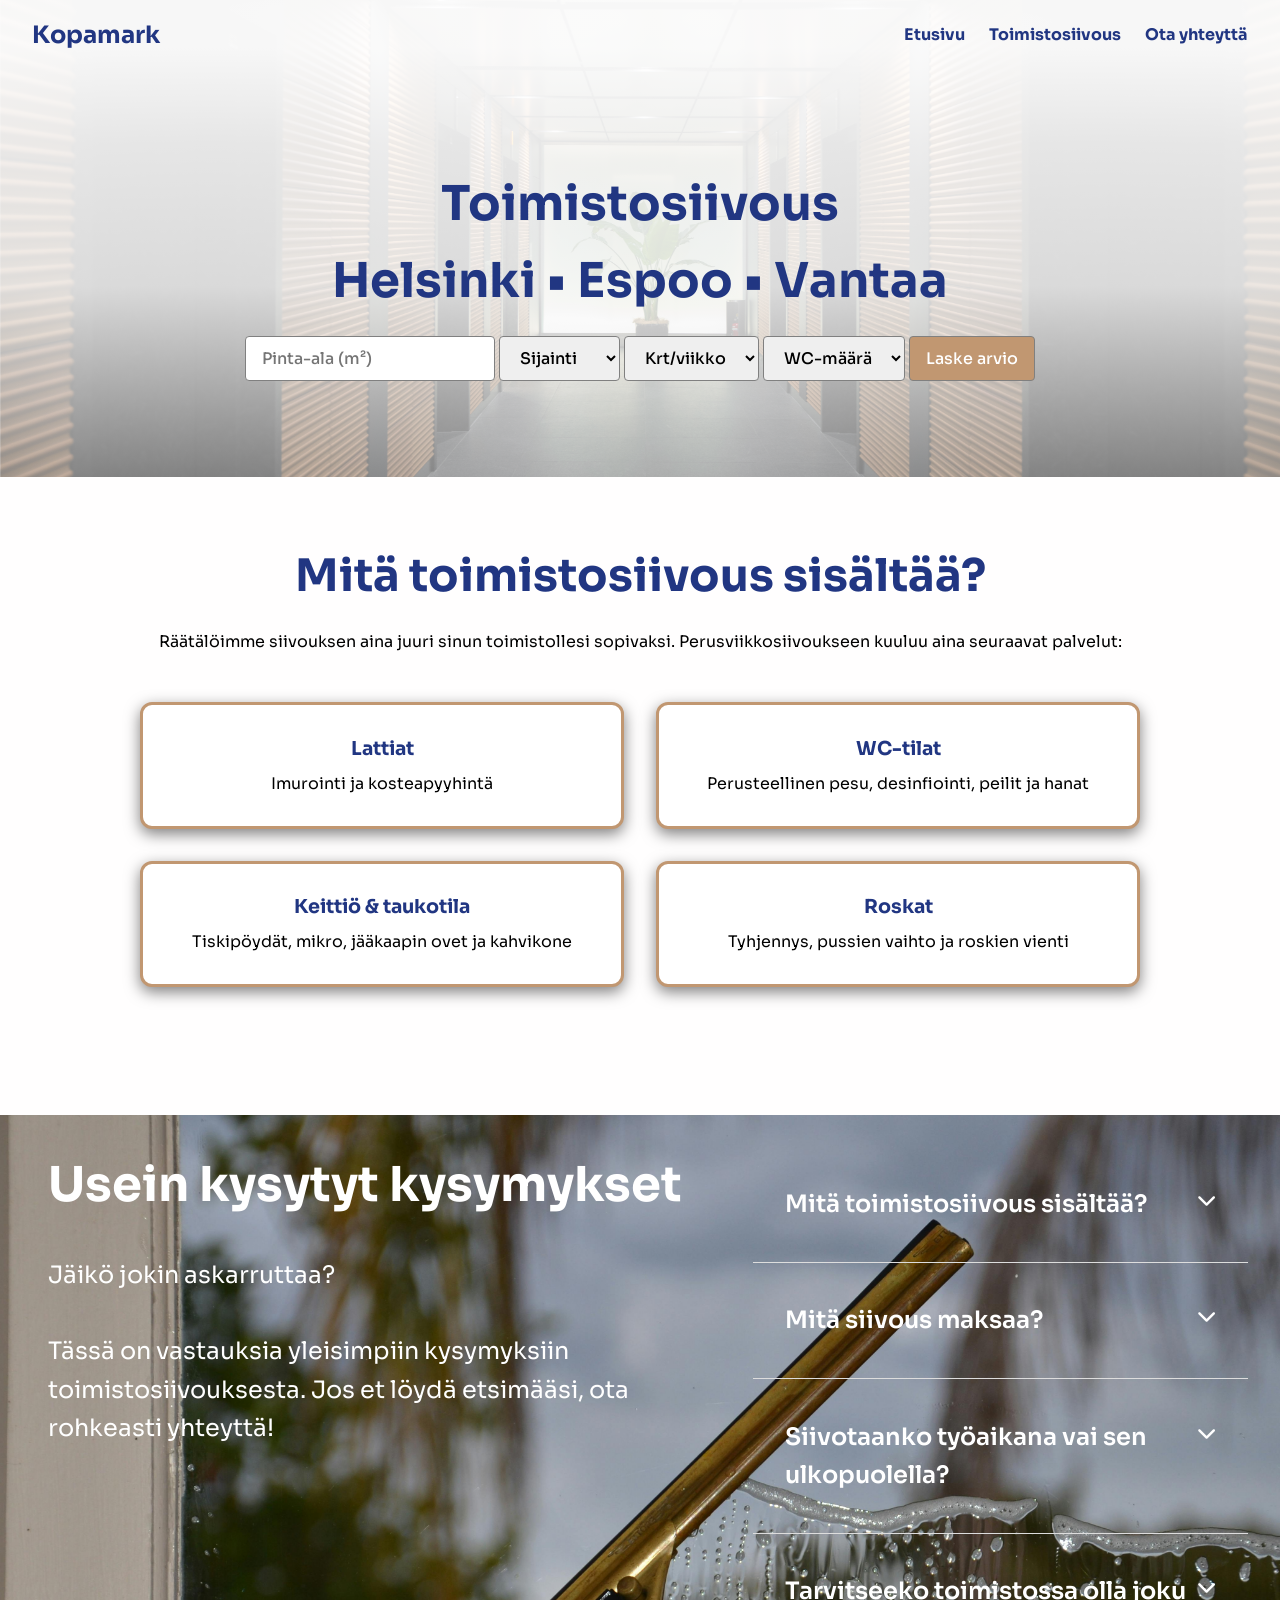
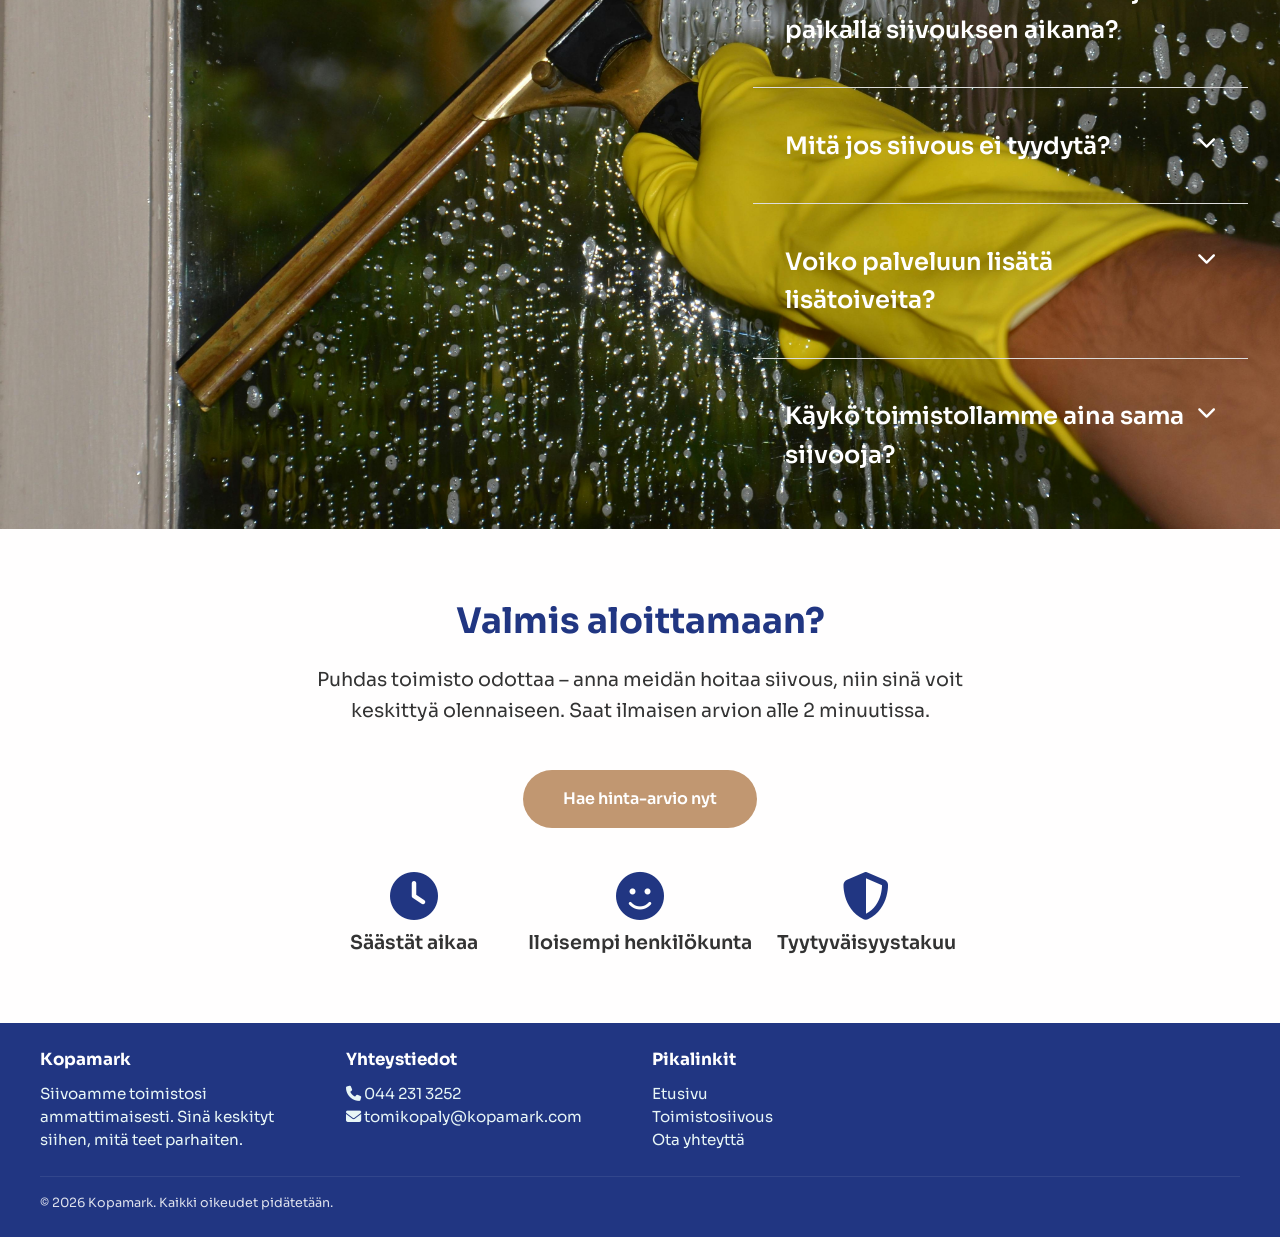
==== commit edada567: "FAQ muokkaus" ====
--- a/toimistosiivous.html
+++ b/toimistosiivous.html
@@ -138,9 +138,9 @@
                     </details>
 
                     <details class="faq-item">
-                        <summary>Oletteko vakuutettuja?</summary>
-                        <div class="faq-answer">
-                            <p>Kyllä, yrityksemme ja työntekijämme ovat täysin vakuutettuja vahinkojen varalta.</p>
+                        <summary>Käykö toimistollamme aina sama siivooja?</summary>
+                        <div class="faq-answer">
+                            <p>Kyllä, pyrimme aina siihen, että sama tuttu siivooja hoitaa kohteenne säännöllisesti. Näin tilat tulevat hyvin tutuiksi, siivous tehostuu ja laatu pysyy tasaisen hyvänä.</p>
                         </div>
                     </details>
                 </section>
